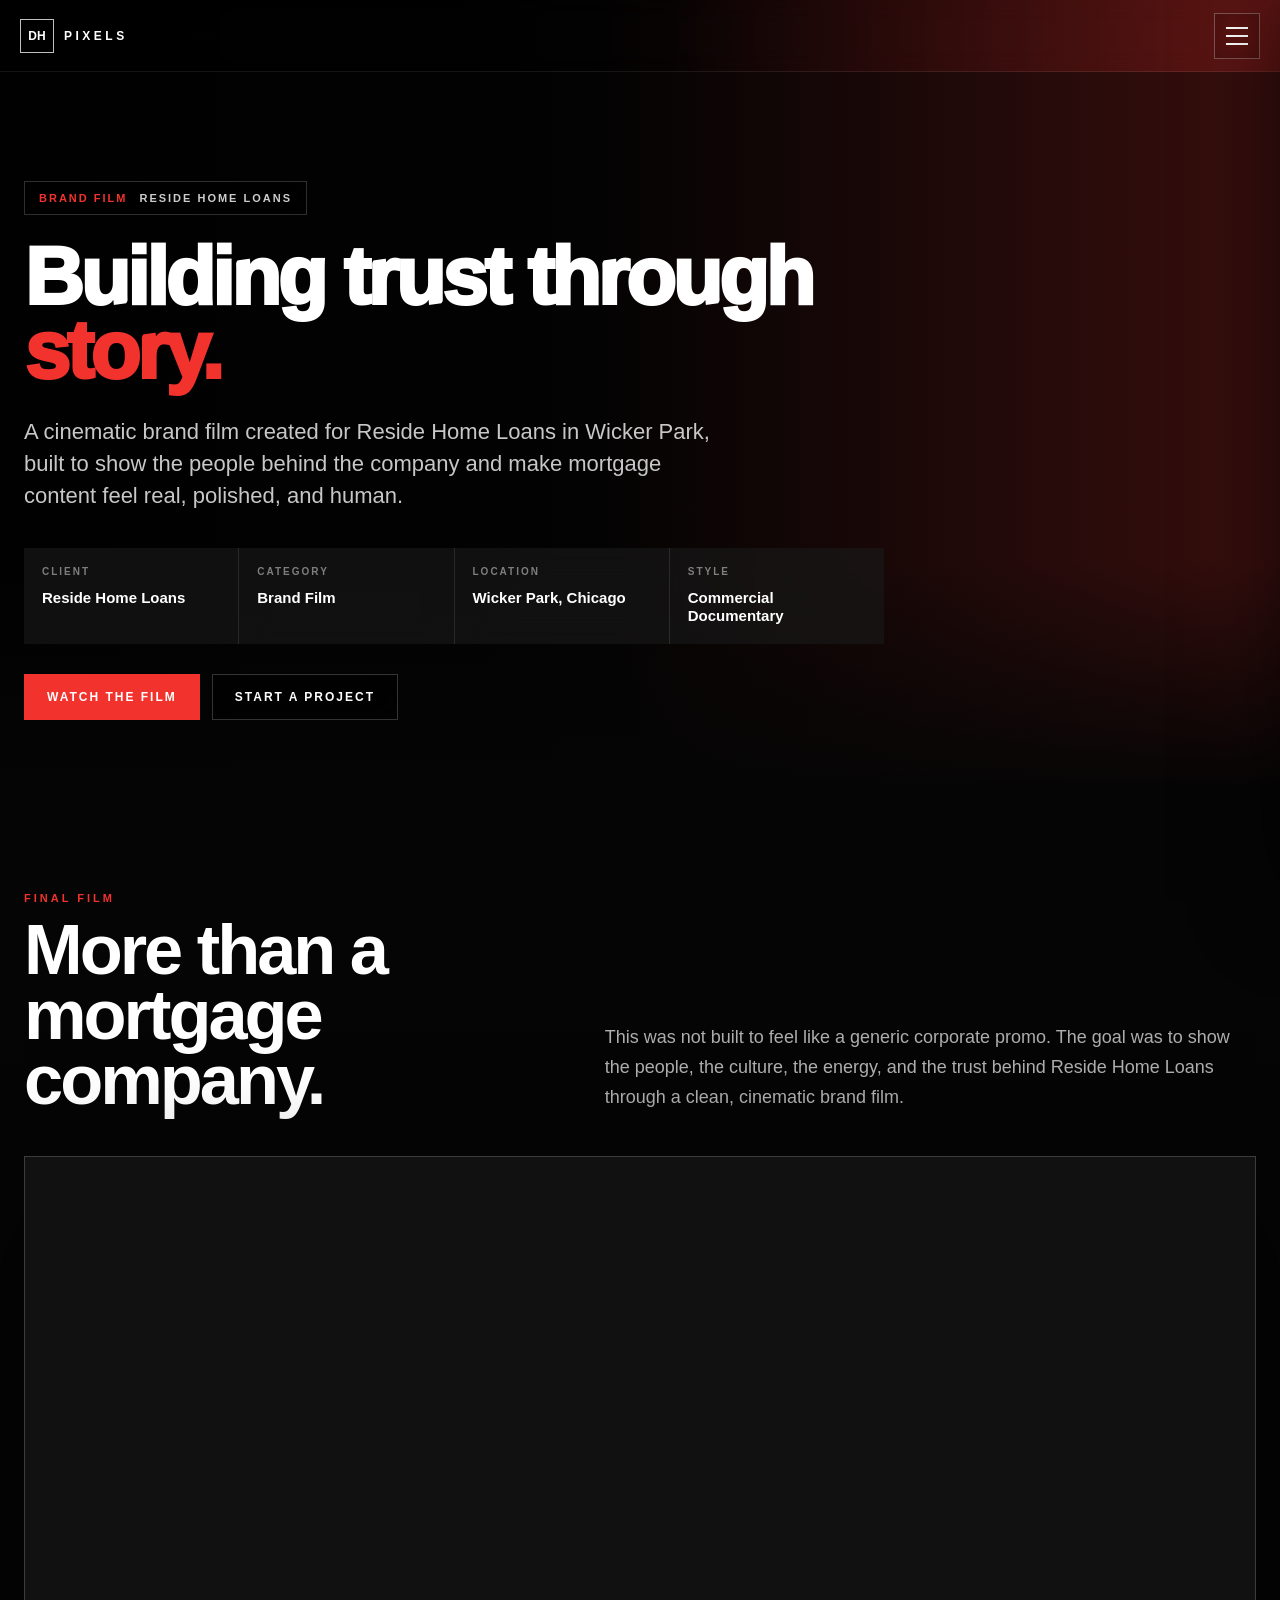
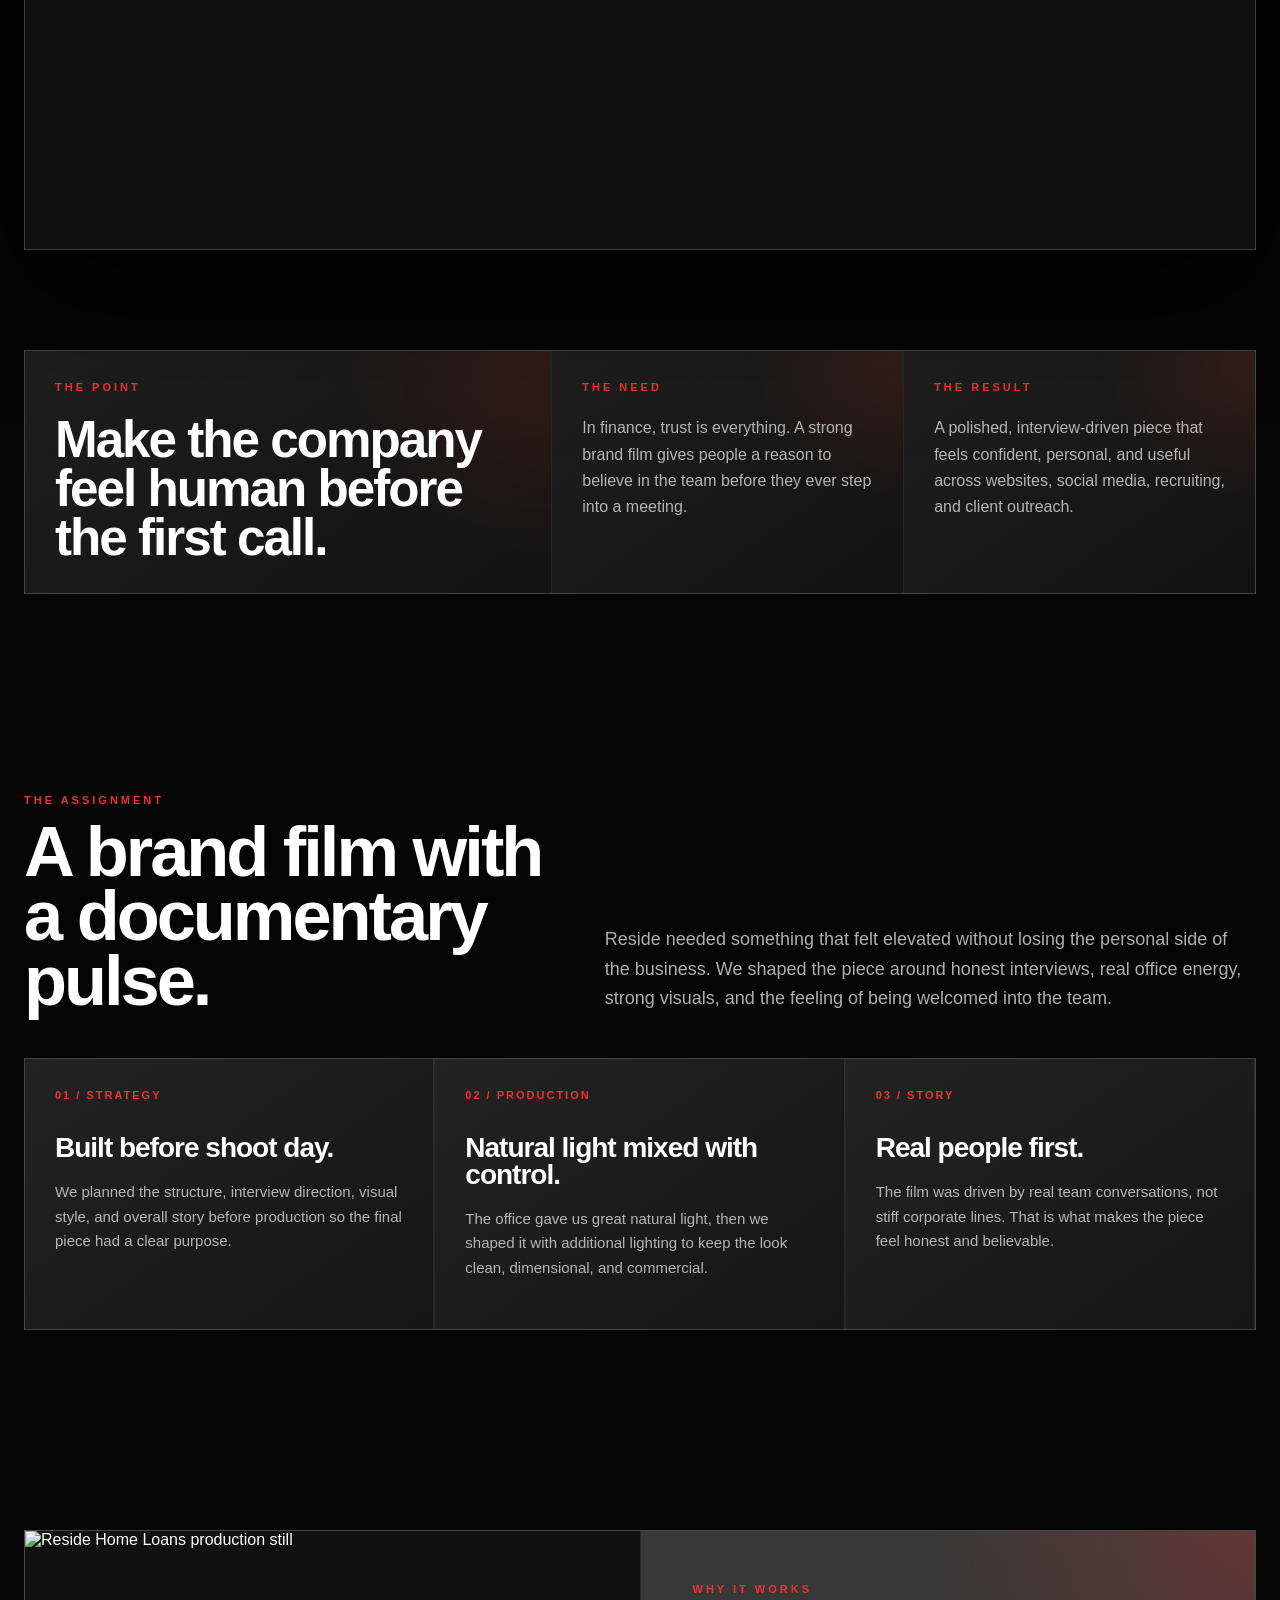
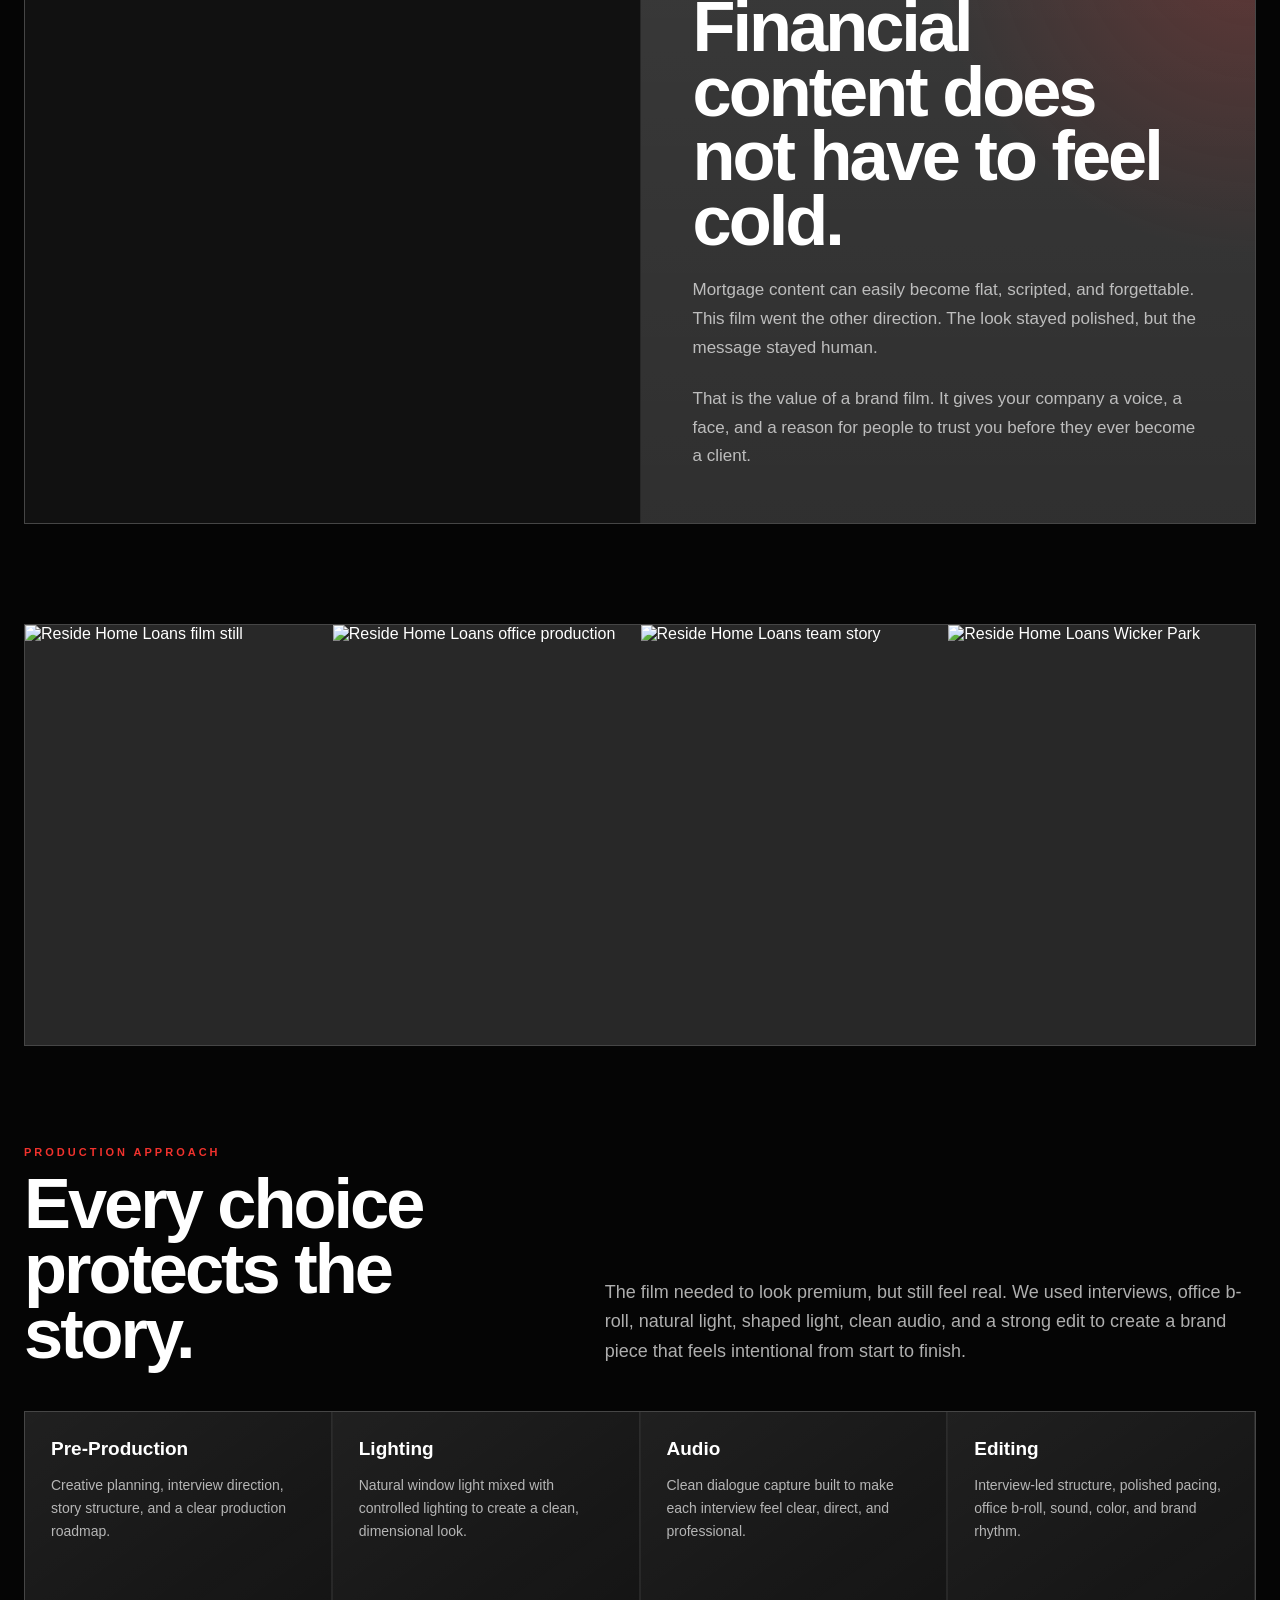
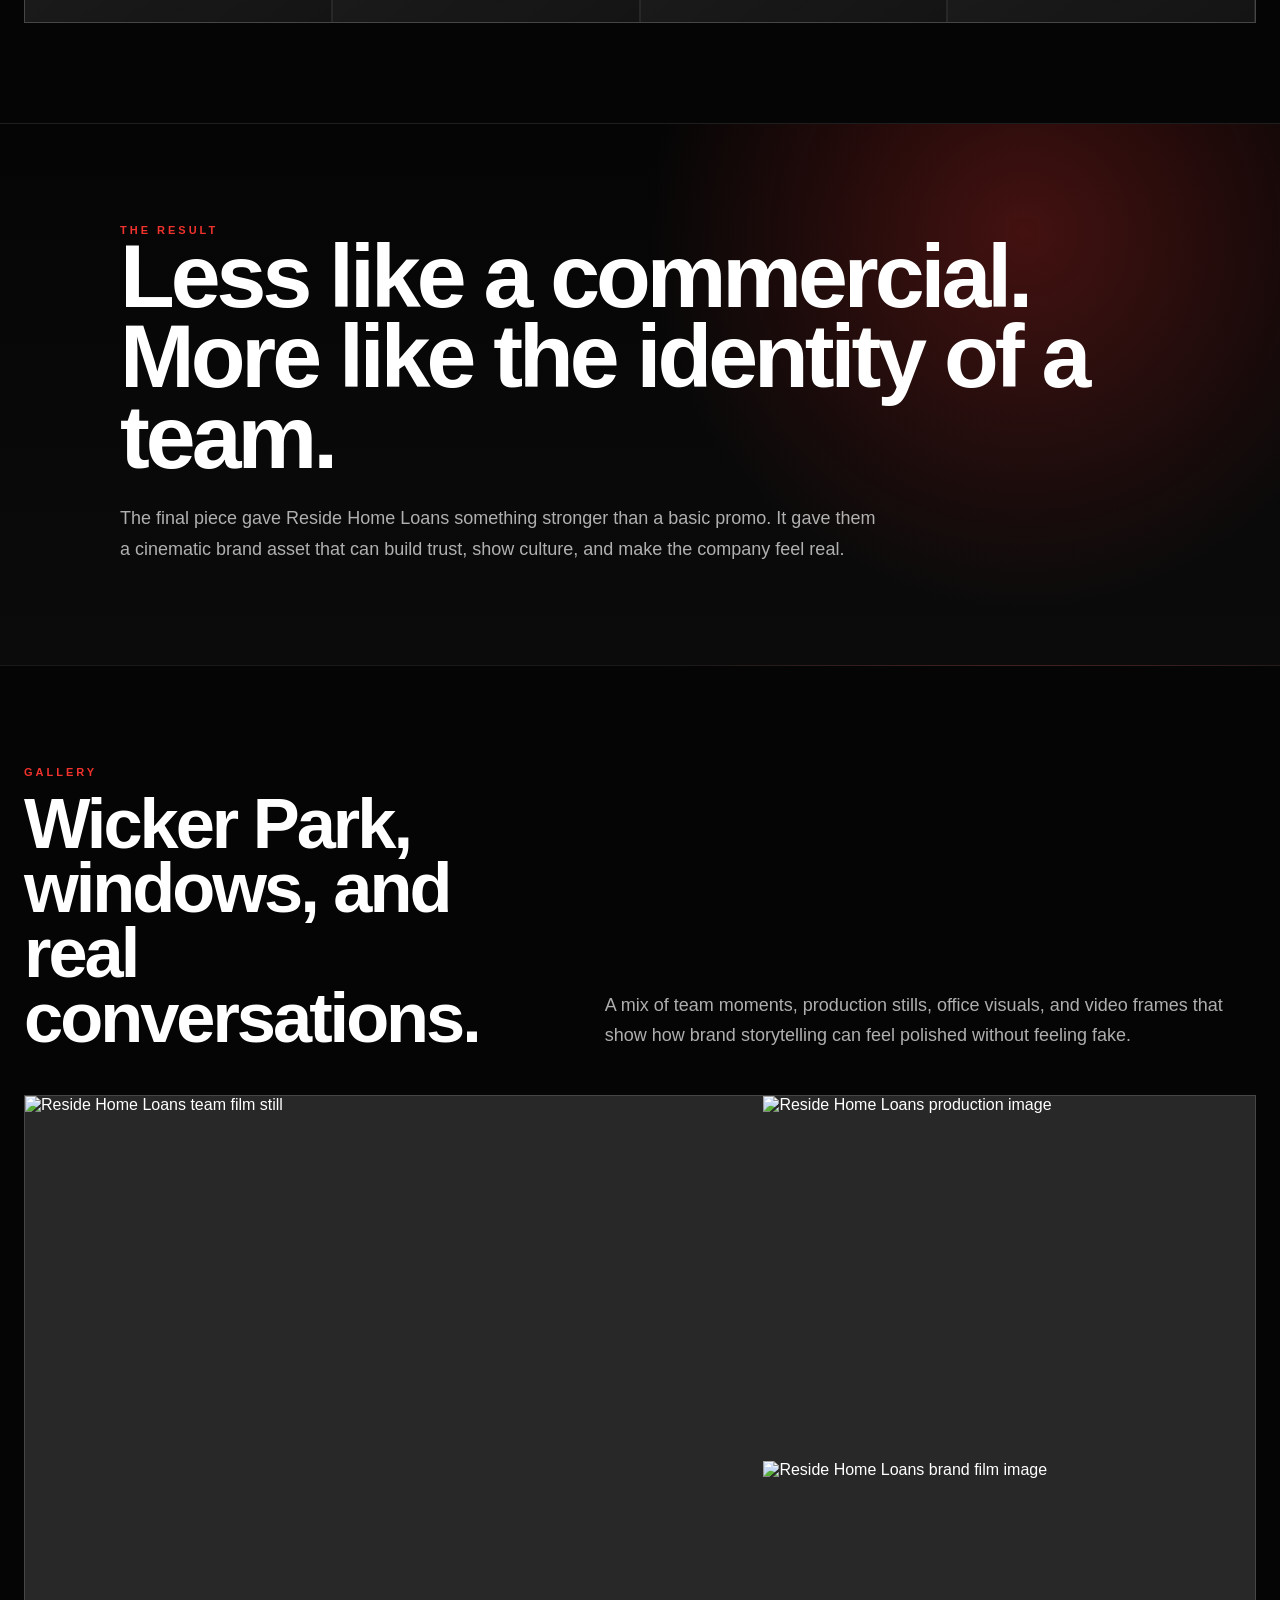
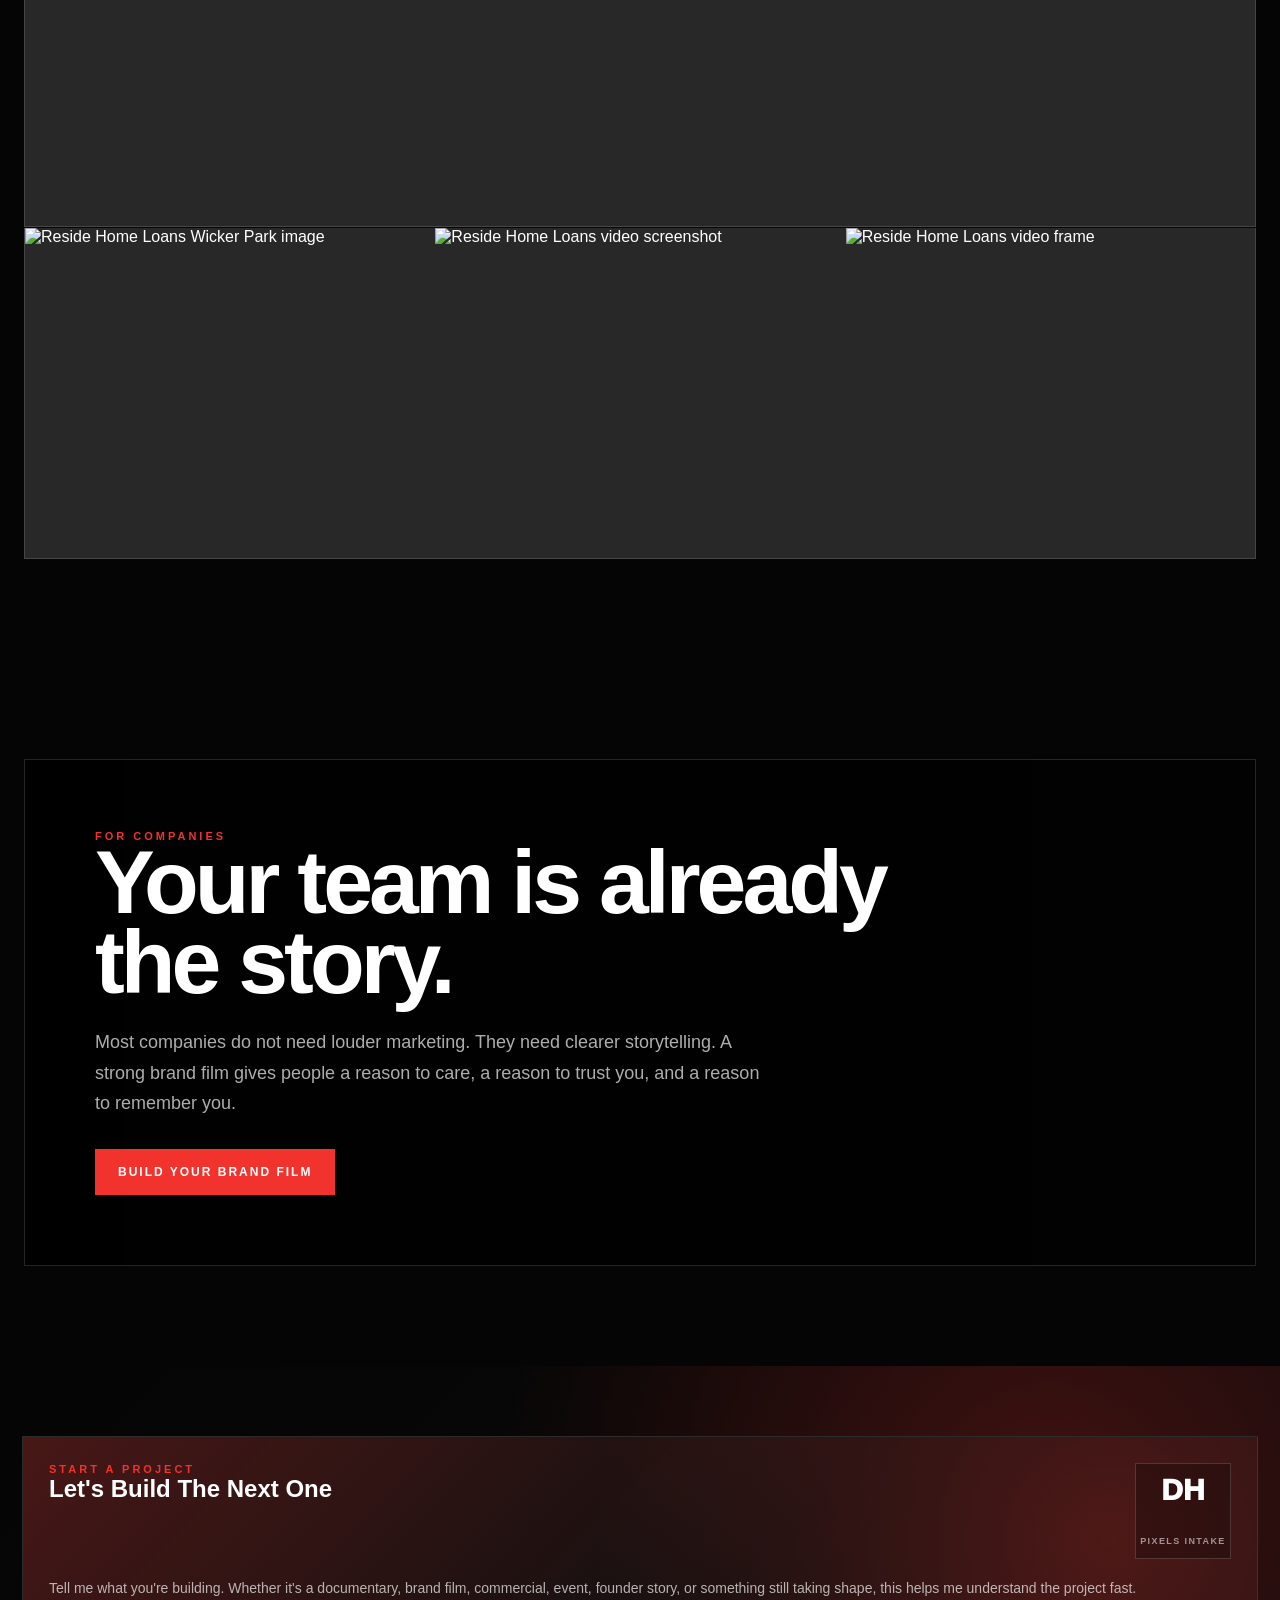
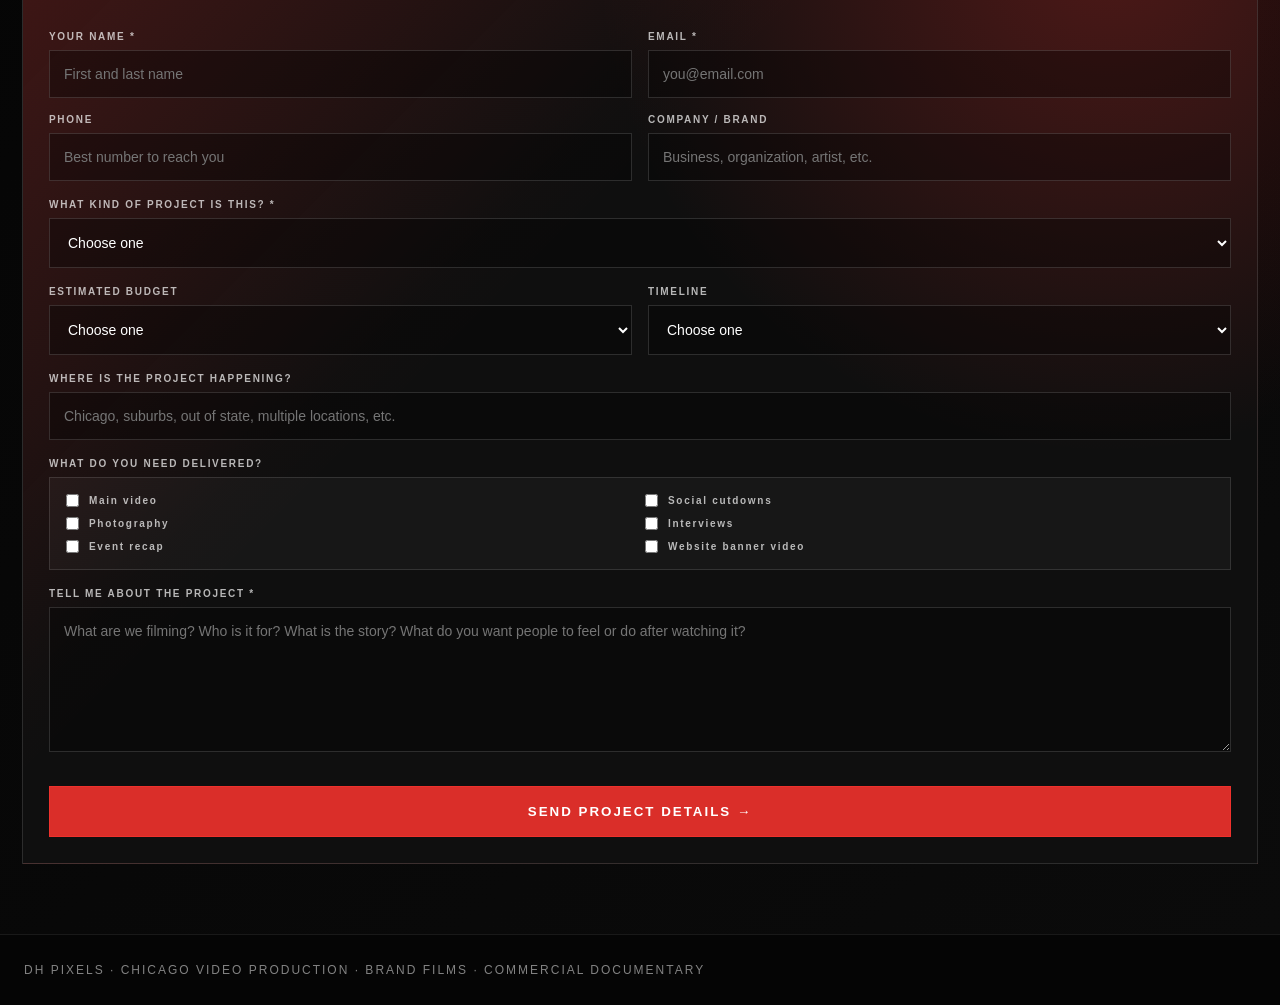
==== brand-film.html @ faba860b "Add files via upload Cinematic documentaries, brand films, and commercial storytelling by Chicago Di" ====
<!DOCTYPE html>
<html lang="en">
<head>
<meta charset="UTF-8" />
<meta name="viewport" content="width=device-width, initial-scale=1.0" />
<title>Reside Home Loans Brand Film | DH Pixels</title>

<style>
:root{
  --black:#050505;
  --deep:#090909;
  --panel:#101010;
  --panel2:#181818;
  --white:#ffffff;
  --muted:rgba(255,255,255,.68);
  --soft:rgba(255,255,255,.12);
  --red:#f1322d;
  --redDark:#8f1111;
  --max:1280px;
}

*{
  margin:0;
  padding:0;
  box-sizing:border-box;
}

html{
  scroll-behavior:smooth;
  background:#050505;
}

body{
  background:#050505;
  color:var(--white);
  font-family:Arial, Helvetica, sans-serif;
  overflow-x:hidden;
  -webkit-font-smoothing:antialiased;
}

a{
  color:inherit;
  text-decoration:none;
}

img{
  width:100%;
  display:block;
}

/* NAV */

.nav{
  position:absolute;
  top:0;
  left:0;
  width:100%;
  height:72px;
  z-index:30;
  padding:14px 20px;
  display:flex;
  align-items:center;
  justify-content:space-between;
  background:linear-gradient(90deg, rgba(0,0,0,.42), rgba(0,0,0,.12) 52%, rgba(241,50,45,.22));
  backdrop-filter:blur(12px);
  -webkit-backdrop-filter:blur(12px);
  border-bottom:1px solid rgba(255,255,255,.08);
}

.brand{
  display:flex;
  align-items:center;
  gap:10px;
  text-transform:uppercase;
  font-weight:900;
  letter-spacing:3.5px;
  font-size:12px;
}

.brand-mark{
  width:34px;
  height:34px;
  display:grid;
  place-items:center;
  border:1px solid rgba(255,255,255,.75);
  background:rgba(0,0,0,.2);
  letter-spacing:0;
}

.menu-check{
  position:fixed;
  opacity:0;
  pointer-events:none;
}

.menu-button{
  width:46px;
  height:46px;
  border:1px solid rgba(255,255,255,.28);
  background:rgba(0,0,0,.22);
  backdrop-filter:blur(14px);
  -webkit-backdrop-filter:blur(14px);
  display:grid;
  place-items:center;
  cursor:pointer;
  transition:.25s ease;
}

.menu-button:hover,
.close-button:hover{
  background:var(--red);
  border-color:var(--red);
}

.menu-lines{
  width:22px;
  display:grid;
  gap:6px;
}

.menu-lines span{
  height:2px;
  background:#fff;
  display:block;
}

.menu-overlay{
  position:fixed;
  inset:0;
  z-index:80;
  background:rgba(0,0,0,.74);
  backdrop-filter:blur(12px);
  -webkit-backdrop-filter:blur(12px);
  opacity:0;
  pointer-events:none;
  transition:.3s ease;
}

.side-menu{
  position:fixed;
  top:0;
  right:0;
  z-index:90;
  width:min(600px,92vw);
  height:100vh;
  padding:22px;
  background:
    radial-gradient(circle at 90% 10%, rgba(241,50,45,.2), transparent 38%),
    linear-gradient(135deg, rgba(241,50,45,.13), rgba(0,0,0,0) 42%),
    #070707;
  border-left:1px solid rgba(255,255,255,.12);
  box-shadow:-25px 0 80px rgba(0,0,0,.7);
  transform:translateX(105%);
  transition:.4s cubic-bezier(.19,1,.22,1);
  overflow-y:auto;
}

.menu-check:checked ~ .menu-overlay{
  opacity:1;
  pointer-events:auto;
}

.menu-check:checked ~ .side-menu{
  transform:translateX(0);
}

.side-head{
  display:flex;
  justify-content:space-between;
  gap:18px;
  margin-bottom:22px;
}

.side-kicker{
  font-size:10px;
  letter-spacing:2.4px;
  text-transform:uppercase;
  color:rgba(255,255,255,.58);
  font-weight:900;
}

.side-title{
  margin-top:8px;
  font-size:34px;
  line-height:.95;
  text-transform:uppercase;
  letter-spacing:-1px;
  font-weight:950;
}

.close-button{
  width:46px;
  height:46px;
  border:1px solid rgba(255,255,255,.2);
  display:grid;
  place-items:center;
  font-size:30px;
  cursor:pointer;
  transition:.25s ease;
}

.side-grid{
  display:grid;
  gap:10px;
}

.side-link{
  min-height:76px;
  display:grid;
  grid-template-columns:44px 1fr;
  gap:14px;
  align-items:center;
  padding:14px;
  border:1px solid rgba(255,255,255,.1);
  background:rgba(255,255,255,.035);
  transition:.25s ease;
}

.side-link:hover{
  background:rgba(241,50,45,.12);
  border-color:rgba(241,50,45,.65);
}

.side-icon{
  width:44px;
  height:44px;
  display:grid;
  place-items:center;
  border:1px solid rgba(255,255,255,.14);
  color:var(--red);
  font-size:20px;
}

.side-link strong{
  display:block;
  font-size:24px;
  line-height:1;
  text-transform:uppercase;
  letter-spacing:-.6px;
}

.side-link span{
  display:block;
  margin-top:6px;
  font-size:10px;
  letter-spacing:1.2px;
  text-transform:uppercase;
  color:rgba(255,255,255,.55);
}

.side-footer{
  margin-top:22px;
  padding-top:20px;
  border-top:1px solid rgba(255,255,255,.12);
  color:rgba(255,255,255,.72);
  line-height:1.75;
  font-size:13px;
}

.call-cta{
  display:inline-flex;
  margin-top:14px;
  padding:12px 16px;
  border:1px solid rgba(255,255,255,.46);
  text-transform:uppercase;
  font-size:10px;
  letter-spacing:1.5px;
  font-weight:900;
}

/* HERO */

.hero{
  position:relative;
  min-height:88vh;
  display:flex;
  align-items:flex-end;
  overflow:hidden;
  background:#050505;
}

.hero-bg{
  position:absolute;
  inset:0;
  background:
    linear-gradient(90deg, rgba(0,0,0,.86) 0%, rgba(0,0,0,.48) 46%, rgba(241,50,45,.22) 100%),
    linear-gradient(0deg, #050505 0%, rgba(5,5,5,.3) 42%, rgba(5,5,5,.06) 100%),
    url("https://i.postimg.cc/GtTqHwxs/DSC09483-1-(1).jpg");
  background-size:cover;
  background-position:center;
  transform:scale(1.02);
}

.hero:after{
  content:"";
  position:absolute;
  inset:auto 0 0 0;
  height:230px;
  background:linear-gradient(0deg,#050505,transparent);
  z-index:1;
}

.hero-content{
  position:relative;
  z-index:3;
  max-width:var(--max);
  margin:0 auto;
  padding:112px 24px 72px;
  width:100%;
}

.kicker{
  display:inline-flex;
  gap:12px;
  align-items:center;
  padding:10px 14px;
  border:1px solid rgba(255,255,255,.18);
  background:rgba(0,0,0,.42);
  backdrop-filter:blur(14px);
  font-size:11px;
  font-weight:900;
  letter-spacing:2px;
  text-transform:uppercase;
  color:rgba(255,255,255,.8);
}

.kicker b{
  color:var(--red);
}

.hero h1{
  max-width:820px;
  margin-top:25px;
  font-size:clamp(40px, 6.4vw, 88px);
  line-height:.9;
  letter-spacing:-3.5px;
  font-weight:950;
}

.hero h1 span{
  color:var(--red);
}

.hero-copy{
  max-width:690px;
  margin-top:28px;
  color:rgba(255,255,255,.78);
  font-size:clamp(17px, 2vw, 22px);
  line-height:1.45;
}

.hero-meta{
  margin-top:36px;
  display:grid;
  grid-template-columns:repeat(4,1fr);
  gap:1px;
  max-width:860px;
  background:rgba(255,255,255,.15);
}

.meta-box{
  background:rgba(0,0,0,.58);
  backdrop-filter:blur(12px);
  padding:18px;
  min-height:92px;
}

.meta-box small{
  display:block;
  font-size:10px;
  text-transform:uppercase;
  letter-spacing:2px;
  color:rgba(255,255,255,.46);
  font-weight:900;
}

.meta-box strong{
  display:block;
  margin-top:12px;
  font-size:15px;
  line-height:1.25;
}

.hero-actions{
  margin-top:30px;
  display:flex;
  flex-wrap:wrap;
  gap:12px;
}

.btn{
  display:inline-flex;
  align-items:center;
  justify-content:center;
  padding:15px 22px;
  font-size:12px;
  font-weight:900;
  letter-spacing:2px;
  text-transform:uppercase;
  border:1px solid rgba(255,255,255,.2);
}

.btn-red{
  background:var(--red);
  border-color:var(--red);
}

.btn-dark{
  background:rgba(0,0,0,.48);
  backdrop-filter:blur(12px);
}

/* GLOBAL */

section{
  padding:100px 24px;
}

.wrap{
  max-width:var(--max);
  margin:auto;
}

.section-head{
  display:grid;
  grid-template-columns:.9fr 1.1fr;
  gap:48px;
  align-items:end;
  margin-bottom:44px;
}

.eyebrow{
  font-size:11px;
  letter-spacing:3px;
  text-transform:uppercase;
  color:var(--red);
  font-weight:900;
}

.section-head h2{
  margin-top:14px;
  font-size:clamp(36px, 5.5vw, 76px);
  line-height:.92;
  letter-spacing:-3px;
}

.section-head p{
  color:var(--muted);
  font-size:18px;
  line-height:1.65;
}

/* VIDEO */

.video-frame{
  position:relative;
  overflow:hidden;
  border:1px solid rgba(255,255,255,.18);
  background:#111;
  box-shadow:0 40px 110px rgba(0,0,0,.65);
}

.video-frame:before{
  content:"";
  display:block;
  padding-top:56.25%;
}

.video-frame iframe{
  position:absolute;
  inset:0;
  width:100%;
  height:100%;
  border:0;
}

/* IMPACT STRIP */

.impact-strip{
  padding-top:0;
}

.impact-grid{
  display:grid;
  grid-template-columns:1.2fr .8fr .8fr;
  gap:1px;
  background:rgba(255,255,255,.14);
  border:1px solid rgba(255,255,255,.14);
}

.impact{
  background:
    linear-gradient(145deg, rgba(255,255,255,.075), rgba(255,255,255,.025)),
    radial-gradient(circle at top right, rgba(241,50,45,.14), transparent 36%),
    #0d0d0d;
  padding:30px;
  min-height:230px;
}

.impact h3{
  font-size:clamp(30px, 4vw, 58px);
  line-height:.96;
  letter-spacing:-2px;
}

.impact p{
  margin-top:20px;
  color:var(--muted);
  line-height:1.65;
}

.impact small{
  display:block;
  margin-bottom:22px;
  color:var(--red);
  font-size:11px;
  letter-spacing:3px;
  text-transform:uppercase;
  font-weight:900;
}

/* CARDS */

.cards{
  display:grid;
  grid-template-columns:repeat(3,1fr);
  gap:1px;
  background:rgba(255,255,255,.14);
  border:1px solid rgba(255,255,255,.14);
}

.card{
  background:
    linear-gradient(145deg, rgba(255,255,255,.08), rgba(255,255,255,.025)),
    #101010;
  padding:30px;
  min-height:270px;
  border-right:1px solid rgba(255,255,255,.06);
}

.card .num{
  font-size:11px;
  color:var(--red);
  letter-spacing:2px;
  font-weight:900;
  text-transform:uppercase;
}

.card h3{
  margin-top:34px;
  font-size:28px;
  line-height:.96;
  letter-spacing:-1px;
}

.card p{
  margin-top:18px;
  color:var(--muted);
  line-height:1.65;
  font-size:15px;
}

/* SPLIT */

.split{
  display:grid;
  grid-template-columns:1fr 1fr;
  gap:1px;
  background:rgba(255,255,255,.14);
  border:1px solid rgba(255,255,255,.14);
}

.split-image{
  min-height:570px;
  background:#111;
}

.split-image img{
  height:100%;
  object-fit:cover;
}

.split-copy{
  background:
    radial-gradient(circle at top right, rgba(241,50,45,.22), transparent 38%),
    linear-gradient(180deg, rgba(255,255,255,.08), rgba(255,255,255,.035));
  padding:52px;
  display:flex;
  flex-direction:column;
  justify-content:center;
}

.split-copy h2{
  font-size:clamp(38px, 5.5vw, 74px);
  line-height:.92;
  letter-spacing:-3px;
}

.split-copy p{
  margin-top:22px;
  color:var(--muted);
  font-size:17px;
  line-height:1.7;
}

/* IMAGE MARQUEE */

.photo-band{
  padding:0 24px;
}

.band-grid{
  max-width:1500px;
  margin:auto;
  display:grid;
  grid-template-columns:1fr 1fr 1fr 1fr;
  gap:1px;
  background:rgba(255,255,255,.14);
  border:1px solid rgba(255,255,255,.14);
}

.band-grid img{
  height:420px;
  object-fit:cover;
  filter:saturate(.88) contrast(1.08);
}

/* PRODUCTION */

.production{
  display:grid;
  grid-template-columns:repeat(4,1fr);
  gap:1px;
  background:rgba(255,255,255,.14);
  border:1px solid rgba(255,255,255,.14);
}

.prod{
  padding:26px;
  min-height:210px;
  background:
    linear-gradient(145deg, rgba(255,255,255,.07), rgba(255,255,255,.02)),
    #0f0f0f;
  border-right:1px solid rgba(255,255,255,.06);
}

.prod h3{
  font-size:19px;
  margin-bottom:14px;
}

.prod p{
  color:var(--muted);
  font-size:14px;
  line-height:1.65;
}

/* QUOTE */

.quote{
  background:
    radial-gradient(circle at 80% 20%, rgba(241,50,45,.26), transparent 34%),
    linear-gradient(180deg,#050505,#0b0b0b);
  border-top:1px solid rgba(255,255,255,.08);
  border-bottom:1px solid rgba(255,255,255,.08);
}

.quote-box{
  max-width:1040px;
  margin:auto;
}

.quote-box h2{
  font-size:clamp(42px, 7vw, 94px);
  line-height:.9;
  letter-spacing:-4px;
}

.quote-box p{
  margin-top:26px;
  max-width:760px;
  color:var(--muted);
  font-size:18px;
  line-height:1.7;
}

/* GALLERY */

.gallery{
  display:grid;
  grid-template-columns:1.2fr .8fr;
  gap:1px;
  background:rgba(255,255,255,.14);
  border:1px solid rgba(255,255,255,.14);
}

.gallery-main{
  height:730px;
}

.gallery-main img,
.gallery-stack img,
.gallery-grid img{
  height:100%;
  object-fit:cover;
}

.gallery-stack{
  display:grid;
  gap:1px;
}

.gallery-stack img{
  height:364px;
}

.gallery-grid{
  margin-top:1px;
  display:grid;
  grid-template-columns:repeat(3,1fr);
  gap:1px;
  background:rgba(255,255,255,.14);
  border-left:1px solid rgba(255,255,255,.14);
  border-right:1px solid rgba(255,255,255,.14);
  border-bottom:1px solid rgba(255,255,255,.14);
}

.gallery-grid img{
  height:330px;
}

/* CTA */

.cta-panel{
  border:1px solid rgba(255,255,255,.14);
  background:
    linear-gradient(90deg, rgba(0,0,0,.92), rgba(0,0,0,.65)),
    url("https://i.postimg.cc/x8NtcD35/DSC09698-(1).jpg");
  background-size:cover;
  background-position:center;
  padding:70px;
}

.cta-panel h2{
  max-width:850px;
  font-size:clamp(44px, 7vw, 92px);
  line-height:.9;
  letter-spacing:-4px;
}

.cta-panel p{
  margin-top:24px;
  max-width:670px;
  color:var(--muted);
  line-height:1.7;
  font-size:18px;
}

/* CONTACT */

.contact{
  background:
    linear-gradient(90deg, rgba(0,0,0,.96), rgba(0,0,0,.78)),
    radial-gradient(circle at right, rgba(241,50,45,.28), transparent 40%);
}

.contact-grid{
  display:grid;
  grid-template-columns:.9fr 1.1fr;
  gap:1px;
  background:rgba(255,255,255,.14);
  border:1px solid rgba(255,255,255,.14);
}

.contact-copy{
  background:#0c0c0c;
  padding:46px;
}

.contact-copy h2{
  font-size:clamp(42px, 6vw, 82px);
  line-height:.92;
  letter-spacing:-4px;
}

.contact-copy p{
  margin-top:22px;
  color:var(--muted);
  line-height:1.7;
  font-size:17px;
}

.form,
.project-form{
  background:rgba(255,255,255,.05);
  padding:34px;
}

.project-form{
  display:grid;
  gap:18px;
}

.form-grid{
  display:grid;
  grid-template-columns:1fr 1fr;
  gap:14px;
}

.field,
.form-field{
  display:flex;
  flex-direction:column;
  gap:8px;
}

.field.full{
  grid-column:1 / -1;
}

label,
.form-field label{
  font-size:11px;
  letter-spacing:2px;
  text-transform:uppercase;
  color:rgba(255,255,255,.62);
  font-weight:900;
}

input,
select,
textarea,
.form-field input,
.form-field select,
.form-field textarea{
  width:100%;
  background:rgba(0,0,0,.42);
  border:1px solid rgba(255,255,255,.16);
  color:#fff;
  padding:16px;
  font-size:15px;
  outline:none;
}

textarea{
  min-height:145px;
  resize:vertical;
}

.check-grid{
  display:grid;
  grid-template-columns:repeat(2,1fr);
  gap:10px;
  padding:16px;
  border:1px solid rgba(255,255,255,.12);
  background:rgba(0,0,0,.24);
}

.check-grid label{
  display:flex;
  align-items:center;
  gap:10px;
  color:rgba(255,255,255,.76);
  font-size:13px;
  letter-spacing:0;
  text-transform:none;
}

.check-grid input{
  width:auto;
  accent-color:var(--red);
}

.submit,
.form-submit{
  margin-top:16px;
  width:100%;
  border:1px solid rgba(241,50,45,.95);
  padding:17px;
  background:var(--red);
  color:#fff;
  font-weight:900;
  letter-spacing:2px;
  text-transform:uppercase;
  cursor:pointer;
}

.hidden-field{
  display:none!important;
}

.contact-wrap{
  padding:70px 22px;
  display:flex;
  justify-content:center;
  background:
    radial-gradient(circle at 82% 12%, rgba(241,50,45,.24), transparent 38%),
    linear-gradient(135deg, #050505, #0b0b0b);
}

.contact-card{
  width:100%;
  max-width:var(--max);
  border:1px solid rgba(255,255,255,.12);
  background:
    linear-gradient(135deg, rgba(241,50,45,.14), rgba(255,255,255,0) 38%),
    #0f0f0f;
  padding:26px;
  overflow:hidden;
}

.copy{
  color:rgba(255,255,255,.68);
  line-height:1.7;
  margin-top:18px;
  margin-bottom:26px;
  font-size:14px;
}

.cinematic-form-card{
  position:relative;
}

.cinematic-form-card:before{
  content:"";
  position:absolute;
  inset:0;
  background:
    radial-gradient(circle at 88% 10%, rgba(241,50,45,.28), transparent 36%),
    linear-gradient(135deg, rgba(241,50,45,.12), rgba(255,255,255,0) 42%);
  pointer-events:none;
}

.cinematic-form-card > *{
  position:relative;
  z-index:2;
}

.form-topline{
  display:flex;
  justify-content:space-between;
  gap:20px;
  align-items:flex-start;
}

.form-badge{
  width:96px;
  height:96px;
  border:1px solid rgba(255,255,255,.16);
  background:rgba(0,0,0,.28);
  display:grid;
  place-items:center;
  text-align:center;
  flex:0 0 auto;
}

.form-badge span{
  display:block;
  color:#fff;
  font-size:30px;
  font-weight:950;
  line-height:1;
}

.form-badge small{
  display:block;
  margin-top:8px;
  color:rgba(255,255,255,.55);
  font-size:9px;
  letter-spacing:1.4px;
  text-transform:uppercase;
  font-weight:900;
}

.contact-card .project-form{
  margin-top:30px;
  padding:0;
  background:transparent;
}

.contact-card .form-grid{
  gap:16px;
}

.contact-card .form-field{
  display:grid;
  gap:8px;
}

.contact-card .form-field label{
  font-size:10px;
  letter-spacing:1.7px;
  color:rgba(255,255,255,.7);
}

.contact-card .form-field input,
.contact-card .form-field select,
.contact-card .form-field textarea{
  border:1px solid rgba(255,255,255,.14);
  background:rgba(0,0,0,.34);
  padding:15px 14px;
  font-family:Arial, Helvetica, sans-serif;
  font-size:14px;
  border-radius:0;
}

.contact-card .form-field input:focus,
.contact-card .form-field select:focus,
.contact-card .form-field textarea:focus{
  border-color:rgba(241,50,45,.9);
  box-shadow:0 0 0 3px rgba(241,50,45,.14);
}

.contact-card .check-grid{
  background:rgba(255,255,255,.035);
}

.contact-card .form-submit{
  background:rgba(241,50,45,.9);
  transition:.25s ease;
}

.contact-card .form-submit:hover{
  background:#fff;
  color:#050505;
  border-color:#fff;
}

/* FOOTER */

.footer{
  padding:28px 24px;
  border-top:1px solid rgba(255,255,255,.08);
  color:rgba(255,255,255,.5);
  font-size:12px;
  letter-spacing:2px;
  text-transform:uppercase;
}

/* MOBILE */

@media(max-width:900px){
  .nav{
    position:fixed;
    height:66px;
    padding:10px 14px;
    z-index:120;
  }

  .brand{
    gap:8px;
    letter-spacing:2px;
    font-size:10px;
  }

  .brand-mark{
    width:32px;
    height:32px;
  }

  .menu-overlay{
    z-index:180;
  }

  .side-menu{
    z-index:190;
    width:100vw;
    max-width:100vw;
    height:100dvh;
    padding:18px 14px max(18px, env(safe-area-inset-bottom));
    border-left:0;
    box-shadow:none;
  }

  .side-link{
    min-height:66px;
    grid-template-columns:38px minmax(0,1fr);
    gap:12px;
    padding:12px;
  }

  .side-icon{
    width:38px;
    height:38px;
  }

  .side-link strong{
    font-size:clamp(18px,6vw,23px);
  }

  .hero h1{
    letter-spacing:-3px;
  }

  .hero-meta,
  .section-head,
  .split,
  .contact-grid,
  .impact-grid{
    grid-template-columns:1fr;
  }

  .cards,
  .production,
  .band-grid{
    grid-template-columns:1fr;
  }

  .gallery{
    grid-template-columns:1fr;
  }

  .gallery-main,
  .gallery-stack img,
  .gallery-grid img,
  .band-grid img{
    height:auto;
  }

  .gallery-grid{
    grid-template-columns:1fr;
  }

  .form-grid{
    grid-template-columns:1fr;
  }

  section{
    padding:72px 18px;
  }

  .hero-content{
    padding:95px 18px 70px;
  }

  .split-image{
    min-height:auto;
  }

  .split-copy,
  .contact-copy,
  .form,
  .project-form,
  .cta-panel{
    padding:30px;
  }

  .check-grid{
    grid-template-columns:1fr;
  }
}
</style>
</head>

<body>

<input class="menu-check" type="checkbox" id="menu-check">
<label class="menu-overlay" for="menu-check"></label>

<aside class="side-menu">
  <div class="side-head">
    <div>
      <div class="side-kicker">Navigation</div>
      <div class="side-title">DH Pixels</div>
    </div>
    <label class="close-button" for="menu-check">&times;</label>
  </div>

  <nav class="side-grid">
    <a class="side-link" href="index.html"><div class="side-icon">⌂</div><div><strong>Home</strong><span>Cinematic video production</span></div></a>
    <a class="side-link" href="index.html#about"><div class="side-icon">◎</div><div><strong>About</strong><span>Story first production</span></div></a>
    <a class="side-link" href="index.html#services"><div class="side-icon">✦</div><div><strong>Services</strong><span>Commercials, brand films, post</span></div></a>
    <a class="side-link" href="index.html#portfolio"><div class="side-icon">▣</div><div><strong>Portfolio</strong><span>Selected films and campaigns</span></div></a>
    <a class="side-link" href="brand-film.html"><div class="side-icon">▥</div><div><strong>Brand Film</strong><span>Reside Home Loans story</span></div></a>
    <a class="side-link" href="scala.html"><div class="side-icon">◇</div><div><strong>Scala</strong><span>Public art documentary</span></div></a>
    <a class="side-link" href="how-it-works.html"><div class="side-icon">◉</div><div><strong>How It Works</strong><span>DH Pixels production process</span></div></a>
    <a class="side-link" href="scala-premiere.html"><div class="side-icon">◈</div><div><strong>Scala Premiere</strong><span>Salt Shed premiere night</span></div></a>
    <a class="side-link" href="kids-run-the-kitchen.html"><div class="side-icon">✦</div><div><strong>Kids Commercial</strong><span>Gale Street Inn case study</span></div></a>
    <a class="side-link" href="index.html#blog"><div class="side-icon">▤</div><div><strong>Blog</strong><span>Production notes and ideas</span></div></a>
    <a class="side-link" href="#contact"><div class="side-icon">✉</div><div><strong>Contact</strong><span>Start the next project</span></div></a>
  </nav>

  <div class="side-footer">
    <div><strong>Email:</strong> info@dhpixels.com</div>
    <div><strong>Phone:</strong> <a href="tel:4175699708">417-569-9708</a></div>
    <div>Chicago based, available nationally.</div>
    <a class="call-cta" href="#contact">Start A Project &rarr;</a>
  </div>
</aside>

<header class="nav">
  <a class="brand" href="index.html">
    <span class="brand-mark">DH</span>
    <span>Pixels</span>
  </a>

  <label class="menu-button" for="menu-check" aria-label="Open navigation">
    <div class="menu-lines"><span></span><span></span><span></span></div>
  </label>
</header>

<header class="hero">
  <div class="hero-bg"></div>

  <div class="hero-content">
    <div class="kicker"><b>Brand Film</b> Reside Home Loans</div>

    <h1>Building trust through <span>story.</span></h1>

    <p class="hero-copy">
      A cinematic brand film created for Reside Home Loans in Wicker Park, built to show the people behind the company and make mortgage content feel real, polished, and human.
    </p>

    <div class="hero-meta">
      <div class="meta-box">
        <small>Client</small>
        <strong>Reside Home Loans</strong>
      </div>

      <div class="meta-box">
        <small>Category</small>
        <strong>Brand Film</strong>
      </div>

      <div class="meta-box">
        <small>Location</small>
        <strong>Wicker Park, Chicago</strong>
      </div>

      <div class="meta-box">
        <small>Style</small>
        <strong>Commercial Documentary</strong>
      </div>
    </div>

    <div class="hero-actions">
      <a class="btn btn-red" href="#film">Watch the Film</a>
      <a class="btn btn-dark" href="#contact">Start a Project</a>
    </div>
  </div>
</header>

<section id="film">
  <div class="wrap">
    <div class="section-head">
      <div>
        <div class="eyebrow">Final Film</div>
        <h2>More than a mortgage company.</h2>
      </div>

      <p>
        This was not built to feel like a generic corporate promo. The goal was to show the people, the culture, the energy, and the trust behind Reside Home Loans through a clean, cinematic brand film.
      </p>
    </div>

    <div class="video-frame">
      <iframe src="https://www.youtube.com/embed/IDApngA6Pd0?rel=0&modestbranding=1"
      title="Reside Home Loans Brand Film"
      allow="accelerometer; autoplay; clipboard-write; encrypted-media; gyroscope; picture-in-picture; web-share"
      allowfullscreen></iframe>
    </div>
  </div>
</section>

<section class="impact-strip">
  <div class="wrap">
    <div class="impact-grid">
      <div class="impact">
        <small>The Point</small>
        <h3>Make the company feel human before the first call.</h3>
      </div>

      <div class="impact">
        <small>The Need</small>
        <p>
          In finance, trust is everything. A strong brand film gives people a reason to believe in the team before they ever step into a meeting.
        </p>
      </div>

      <div class="impact">
        <small>The Result</small>
        <p>
          A polished, interview-driven piece that feels confident, personal, and useful across websites, social media, recruiting, and client outreach.
        </p>
      </div>
    </div>
  </div>
</section>

<section id="story">
  <div class="wrap">
    <div class="section-head">
      <div>
        <div class="eyebrow">The Assignment</div>
        <h2>A brand film with a documentary pulse.</h2>
      </div>

      <p>
        Reside needed something that felt elevated without losing the personal side of the business. We shaped the piece around honest interviews, real office energy, strong visuals, and the feeling of being welcomed into the team.
      </p>
    </div>

    <div class="cards">
      <div class="card">
        <div class="num">01 / Strategy</div>
        <h3>Built before shoot day.</h3>
        <p>
          We planned the structure, interview direction, visual style, and overall story before production so the final piece had a clear purpose.
        </p>
      </div>

      <div class="card">
        <div class="num">02 / Production</div>
        <h3>Natural light mixed with control.</h3>
        <p>
          The office gave us great natural light, then we shaped it with additional lighting to keep the look clean, dimensional, and commercial.
        </p>
      </div>

      <div class="card">
        <div class="num">03 / Story</div>
        <h3>Real people first.</h3>
        <p>
          The film was driven by real team conversations, not stiff corporate lines. That is what makes the piece feel honest and believable.
        </p>
      </div>
    </div>
  </div>
</section>

<section>
  <div class="wrap">
    <div class="split">
      <div class="split-image">
        <img src="https://i.postimg.cc/63mMW5nf/DSC09434-(2).jpg" alt="Reside Home Loans production still">
      </div>

      <div class="split-copy">
        <div class="eyebrow">Why It Works</div>
        <h2>Financial content does not have to feel cold.</h2>

        <p>
          Mortgage content can easily become flat, scripted, and forgettable. This film went the other direction. The look stayed polished, but the message stayed human.
        </p>

        <p>
          That is the value of a brand film. It gives your company a voice, a face, and a reason for people to trust you before they ever become a client.
        </p>
      </div>
    </div>
  </div>
</section>

<section class="photo-band">
  <div class="band-grid">
    <img src="https://i.postimg.cc/sxGwvd45/DSC09539-(1).jpg" alt="Reside Home Loans film still">
    <img src="https://i.postimg.cc/qq6jzVxK/DSC09598-(1).jpg" alt="Reside Home Loans office production">
    <img src="https://i.postimg.cc/RhJXN5LK/DSC09615-(1).jpg" alt="Reside Home Loans team story">
    <img src="https://i.postimg.cc/x8NtcD35/DSC09698-(1).jpg" alt="Reside Home Loans Wicker Park">
  </div>
</section>

<section id="production">
  <div class="wrap">
    <div class="section-head">
      <div>
        <div class="eyebrow">Production Approach</div>
        <h2>Every choice protects the story.</h2>
      </div>

      <p>
        The film needed to look premium, but still feel real. We used interviews, office b-roll, natural light, shaped light, clean audio, and a strong edit to create a brand piece that feels intentional from start to finish.
      </p>
    </div>

    <div class="production">
      <div class="prod">
        <h3>Pre-Production</h3>
        <p>Creative planning, interview direction, story structure, and a clear production roadmap.</p>
      </div>

      <div class="prod">
        <h3>Lighting</h3>
        <p>Natural window light mixed with controlled lighting to create a clean, dimensional look.</p>
      </div>

      <div class="prod">
        <h3>Audio</h3>
        <p>Clean dialogue capture built to make each interview feel clear, direct, and professional.</p>
      </div>

      <div class="prod">
        <h3>Editing</h3>
        <p>Interview-led structure, polished pacing, office b-roll, sound, color, and brand rhythm.</p>
      </div>
    </div>
  </div>
</section>

<section class="quote">
  <div class="wrap">
    <div class="quote-box">
      <div class="eyebrow">The Result</div>
      <h2>Less like a commercial. More like the identity of a team.</h2>

      <p>
        The final piece gave Reside Home Loans something stronger than a basic promo. It gave them a cinematic brand asset that can build trust, show culture, and make the company feel real.
      </p>
    </div>
  </div>
</section>

<section id="gallery">
  <div class="wrap">
    <div class="section-head">
      <div>
        <div class="eyebrow">Gallery</div>
        <h2>Wicker Park, windows, and real conversations.</h2>
      </div>

      <p>
        A mix of team moments, production stills, office visuals, and video frames that show how brand storytelling can feel polished without feeling fake.
      </p>
    </div>

    <div class="gallery">
      <div class="gallery-main">
        <img src="https://i.postimg.cc/sxGwvd45/DSC09539-(1).jpg" alt="Reside Home Loans team film still">
      </div>

      <div class="gallery-stack">
        <img src="https://i.postimg.cc/qq6jzVxK/DSC09598-(1).jpg" alt="Reside Home Loans production image">
        <img src="https://i.postimg.cc/RhJXN5LK/DSC09615-(1).jpg" alt="Reside Home Loans brand film image">
      </div>
    </div>

    <div class="gallery-grid">
      <img src="https://i.postimg.cc/x8NtcD35/DSC09698-(1).jpg" alt="Reside Home Loans Wicker Park image">
      <img src="https://i.postimg.cc/G90zD7M0/Screenshot-2026-05-10-at-9-53-27-PM.png" alt="Reside Home Loans video screenshot">
      <img src="https://i.postimg.cc/23pTWcH8/Screenshot-2026-05-10-at-9-55-20-PM.png" alt="Reside Home Loans video frame">
    </div>
  </div>
</section>

<section>
  <div class="wrap">
    <div class="cta-panel">
      <div class="eyebrow">For Companies</div>
      <h2>Your team is already the story.</h2>

      <p>
        Most companies do not need louder marketing. They need clearer storytelling. A strong brand film gives people a reason to care, a reason to trust you, and a reason to remember you.
      </p>

      <div class="hero-actions">
        <a class="btn btn-red" href="#contact">Build Your Brand Film</a>
      </div>
    </div>
  </div>
</section>

<section class="contact-wrap" id="contact">
  <div class="contact-card cinematic-form-card">
    <div class="form-topline">
      <div>
        <div class="mark"></div>
        <div class="eyebrow">Start A Project</div>
        <h2>Let's Build The Next One</h2>
      </div>

      <div class="form-badge">
        <span>DH</span>
        <small>Pixels Intake</small>
      </div>
    </div>

    <p class="copy">
      Tell me what you're building. Whether it's a documentary, brand film, commercial, event, founder story, or something still taking shape, this helps me understand the project fast.
    </p>

      <form
        class="project-form"
        name="project-inquiry"
        method="POST"
        data-netlify="true"
        netlify-honeypot="bot-field"
      >
        <input type="hidden" name="form-name" value="project-inquiry">
        <input type="hidden" name="subject" data-remove-prefix value="New DH Pixels brand film inquiry from %{siteName}">
        <input type="hidden" name="page_source" value="Brand Film">
        <p class="hidden-field">
          <label>Don't fill this out if you're human: <input name="bot-field"></label>
        </p>

        <div class="form-grid">
          <div class="form-field">
            <label>Your Name *</label>
            <input type="text" name="name" placeholder="First and last name" required>
          </div>

          <div class="form-field">
            <label>Email *</label>
            <input type="email" name="email" placeholder="you@email.com" required>
          </div>

          <div class="form-field">
            <label>Phone</label>
            <input type="tel" name="phone" placeholder="Best number to reach you">
          </div>

          <div class="form-field">
            <label>Company / Brand</label>
            <input type="text" name="company" placeholder="Business, organization, artist, etc.">
          </div>
        </div>

        <div class="form-field">
          <label>What kind of project is this? *</label>
          <select name="project_type" required>
            <option value="">Choose one</option>
            <option>Brand Film</option>
            <option>Founder Story</option>
            <option>Commercial</option>
            <option>Documentary Film</option>
            <option>Interview / Testimonial</option>
            <option>Social Media Content</option>
            <option>Editing / Post-Production</option>
            <option>Not Sure Yet</option>
          </select>
        </div>

        <div class="form-grid">
          <div class="form-field">
            <label>Estimated Budget</label>
            <select name="budget">
              <option value="">Choose one</option>
              <option>Under $1,000</option>
              <option>$1,000 to $2,500</option>
              <option>$2,500 to $5,000</option>
              <option>$5,000 to $10,000</option>
              <option>$10,000 to $15,000</option>
              <option>$15,000+</option>
              <option>Not sure yet</option>
            </select>
          </div>

          <div class="form-field">
            <label>Timeline</label>
            <select name="timeline">
              <option value="">Choose one</option>
              <option>ASAP</option>
              <option>Within 2 weeks</option>
              <option>Within 30 days</option>
              <option>1 to 3 months</option>
              <option>Still planning</option>
            </select>
          </div>
        </div>

        <div class="form-field">
          <label>Where is the project happening?</label>
          <input type="text" name="location" placeholder="Chicago, suburbs, out of state, multiple locations, etc.">
        </div>

        <div class="form-field">
          <label>What do you need delivered?</label>
          <div class="check-grid">
            <label><input type="checkbox" name="deliverables" value="Main video"> Main video</label>
            <label><input type="checkbox" name="deliverables" value="Social cutdowns"> Social cutdowns</label>
            <label><input type="checkbox" name="deliverables" value="Photography"> Photography</label>
            <label><input type="checkbox" name="deliverables" value="Interviews"> Interviews</label>
            <label><input type="checkbox" name="deliverables" value="Event recap"> Event recap</label>
            <label><input type="checkbox" name="deliverables" value="Website banner video"> Website banner video</label>
          </div>
        </div>

        <div class="form-field">
          <label>Tell me about the project *</label>
          <textarea name="message" rows="7" placeholder="What are we filming? Who is it for? What is the story? What do you want people to feel or do after watching it?" required></textarea>
        </div>

        <button class="form-submit" type="submit">Send Project Details &rarr;</button>
      </form>
  </div>
</section>

<footer class="footer">
  <div class="wrap">
    DH Pixels · Chicago Video Production · Brand Films · Commercial Documentary
  </div>
</footer>

<script>
(() => {
  const menu = document.querySelector('.menu-check');
  if (!menu) return;

  const closeMenu = () => {
    menu.checked = false;
  };

  document.querySelectorAll('.side-link, .call-cta').forEach((link) => {
    link.addEventListener('click', closeMenu);
  });

  window.addEventListener('pageshow', closeMenu);
  window.addEventListener('pagehide', closeMenu);
  window.addEventListener('keydown', (event) => {
    if (event.key === 'Escape') closeMenu();
  });
})();
</script>

</body>
</html>
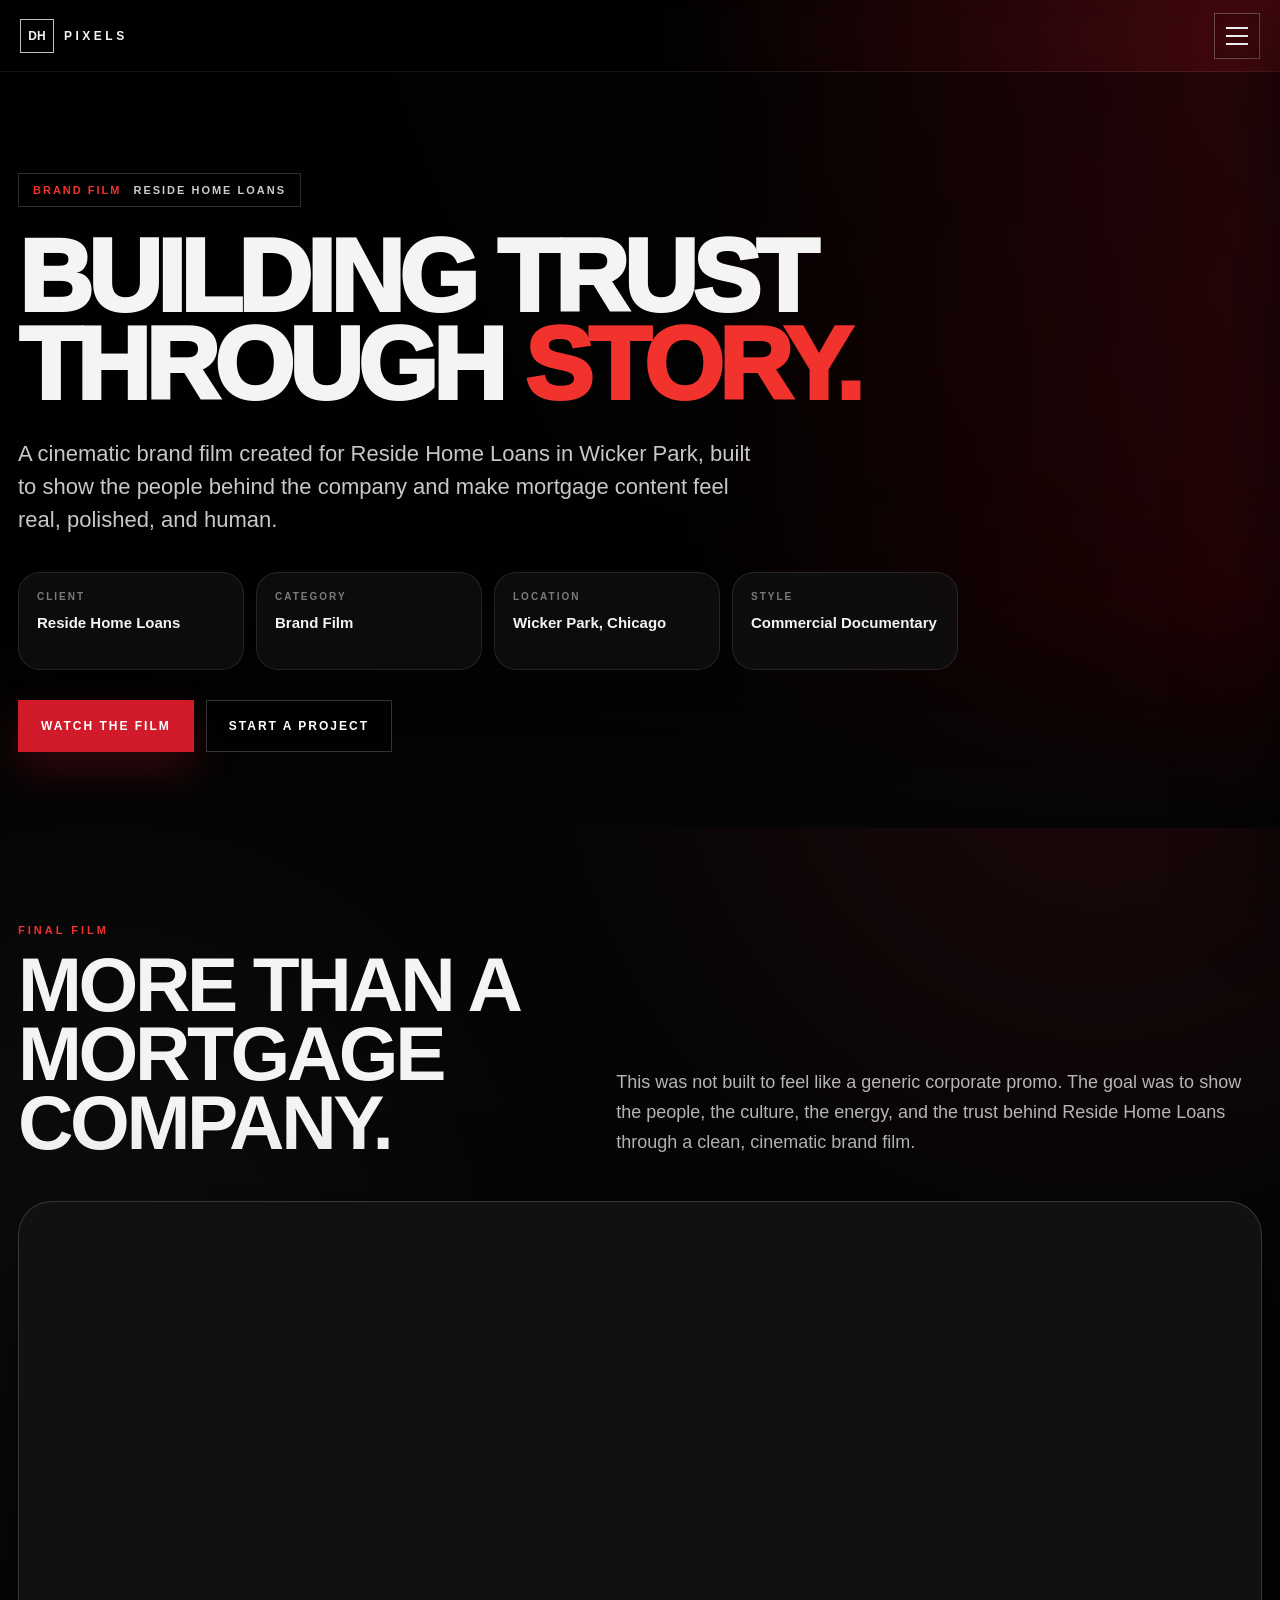
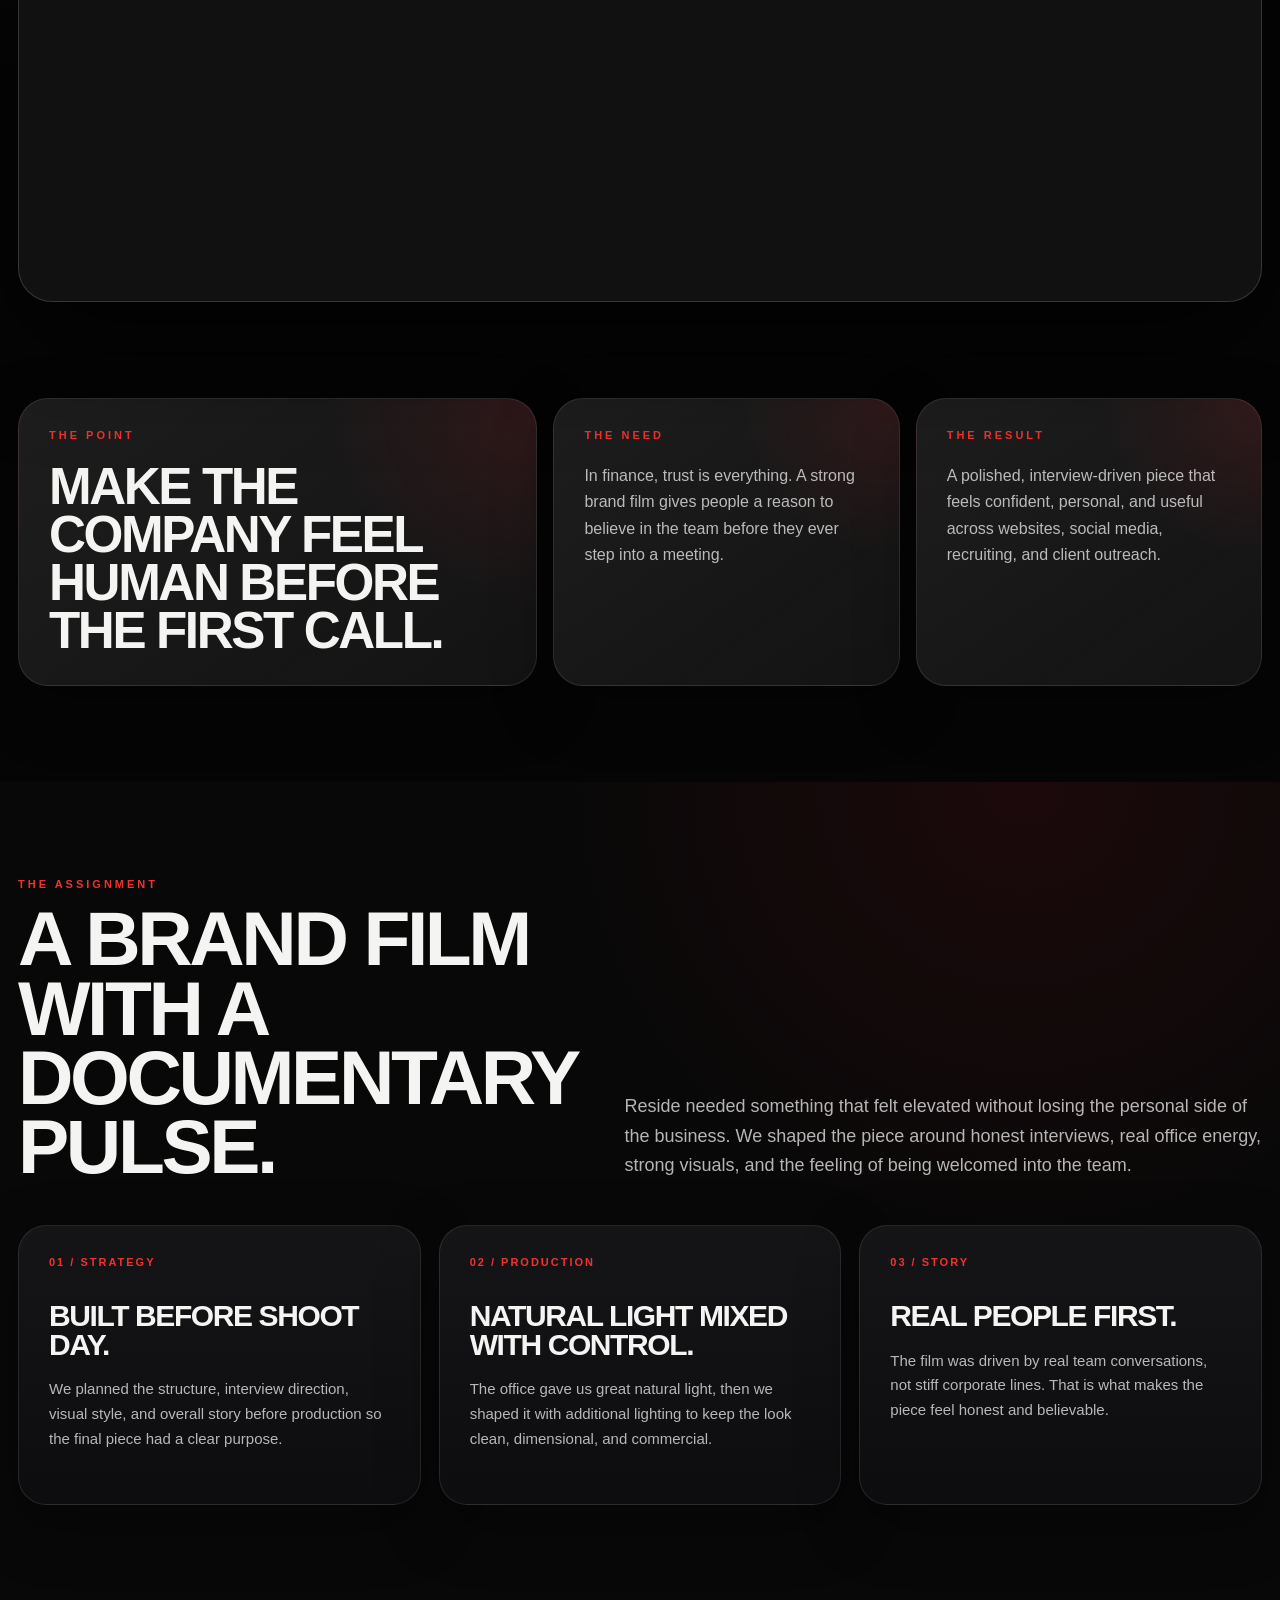
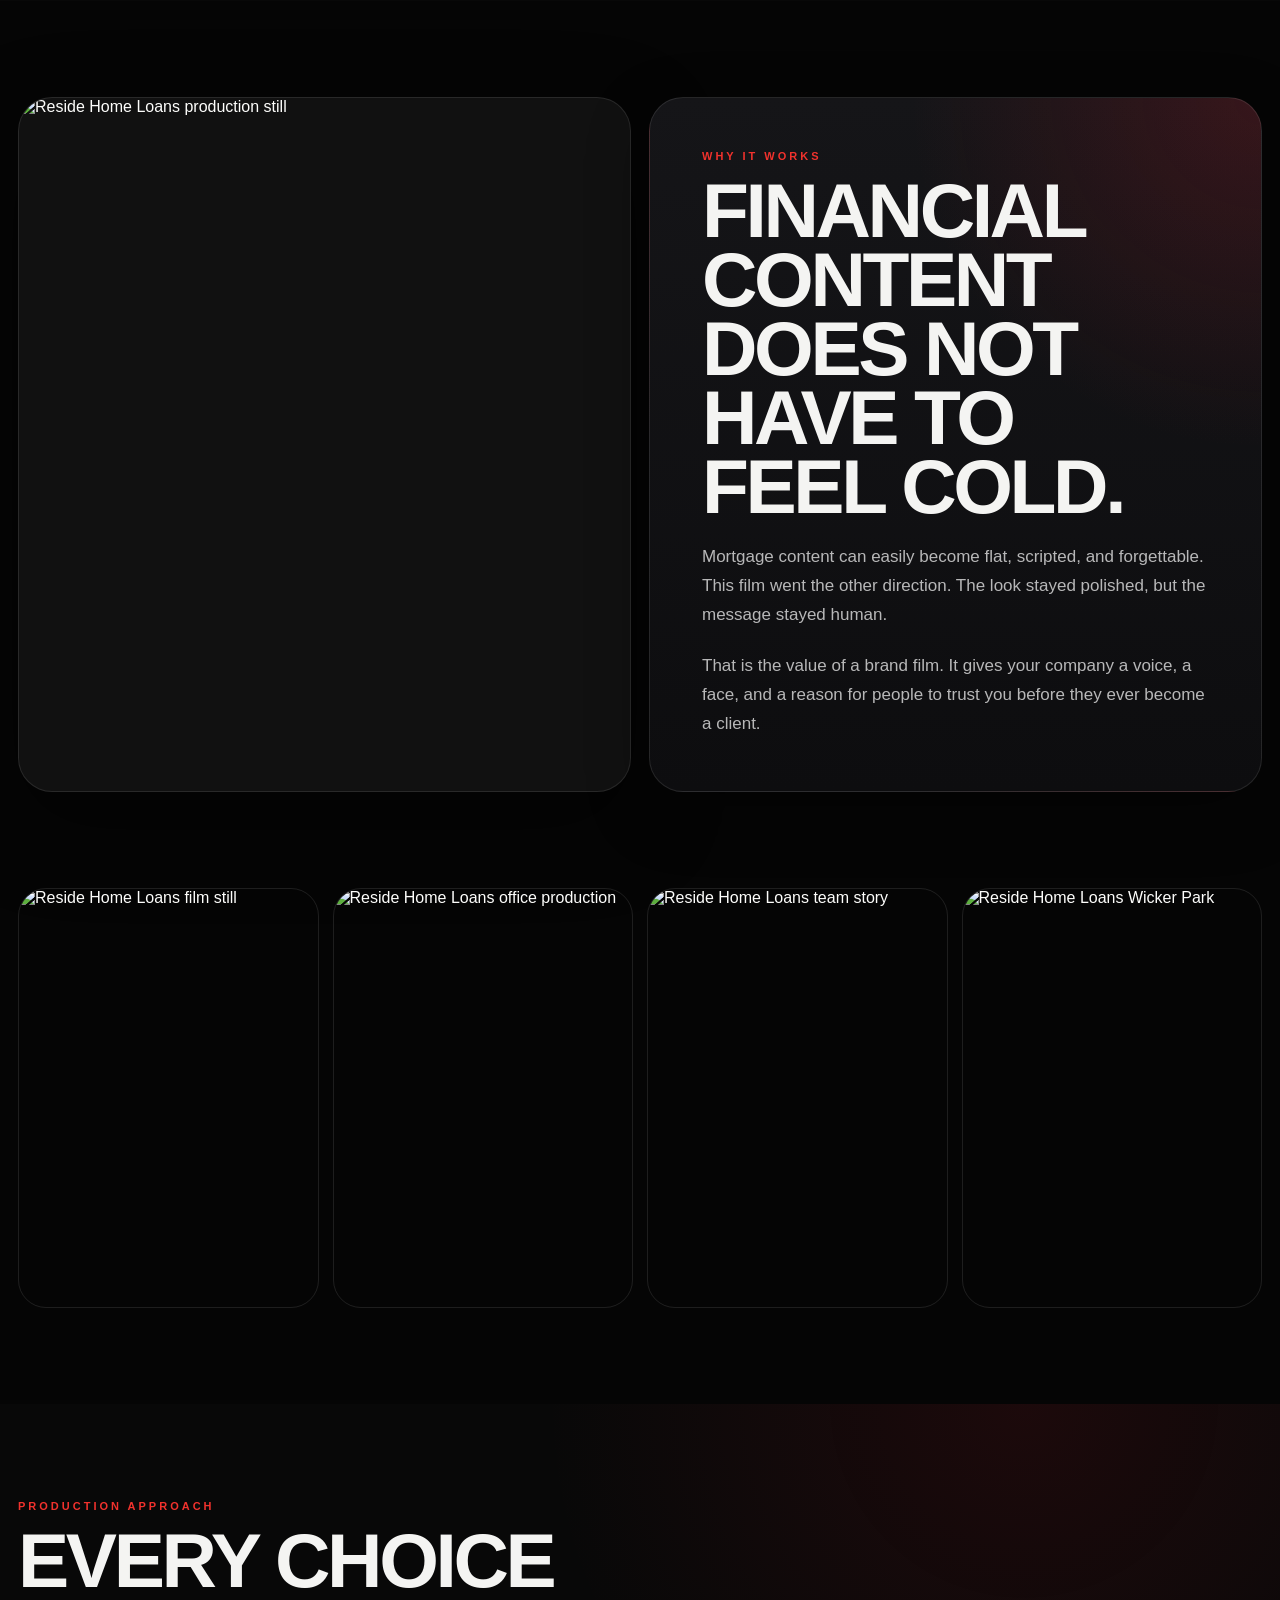
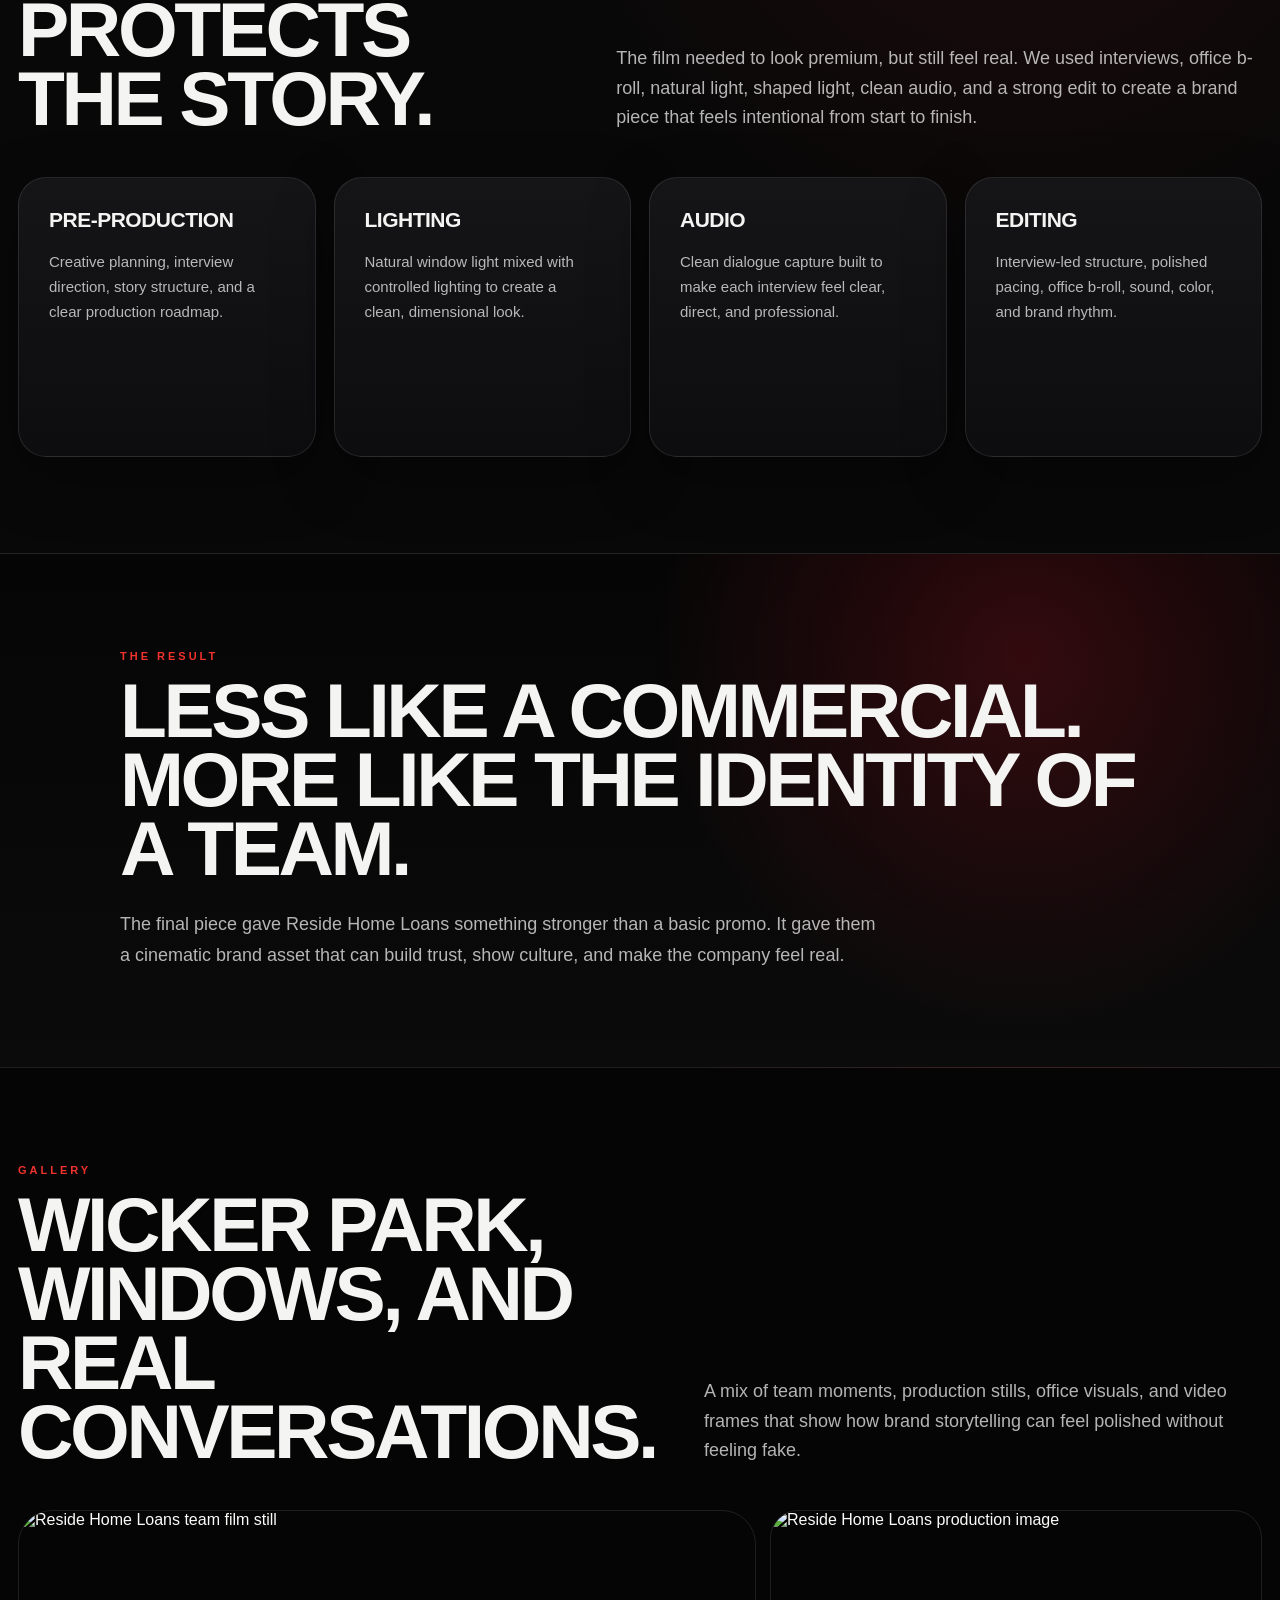
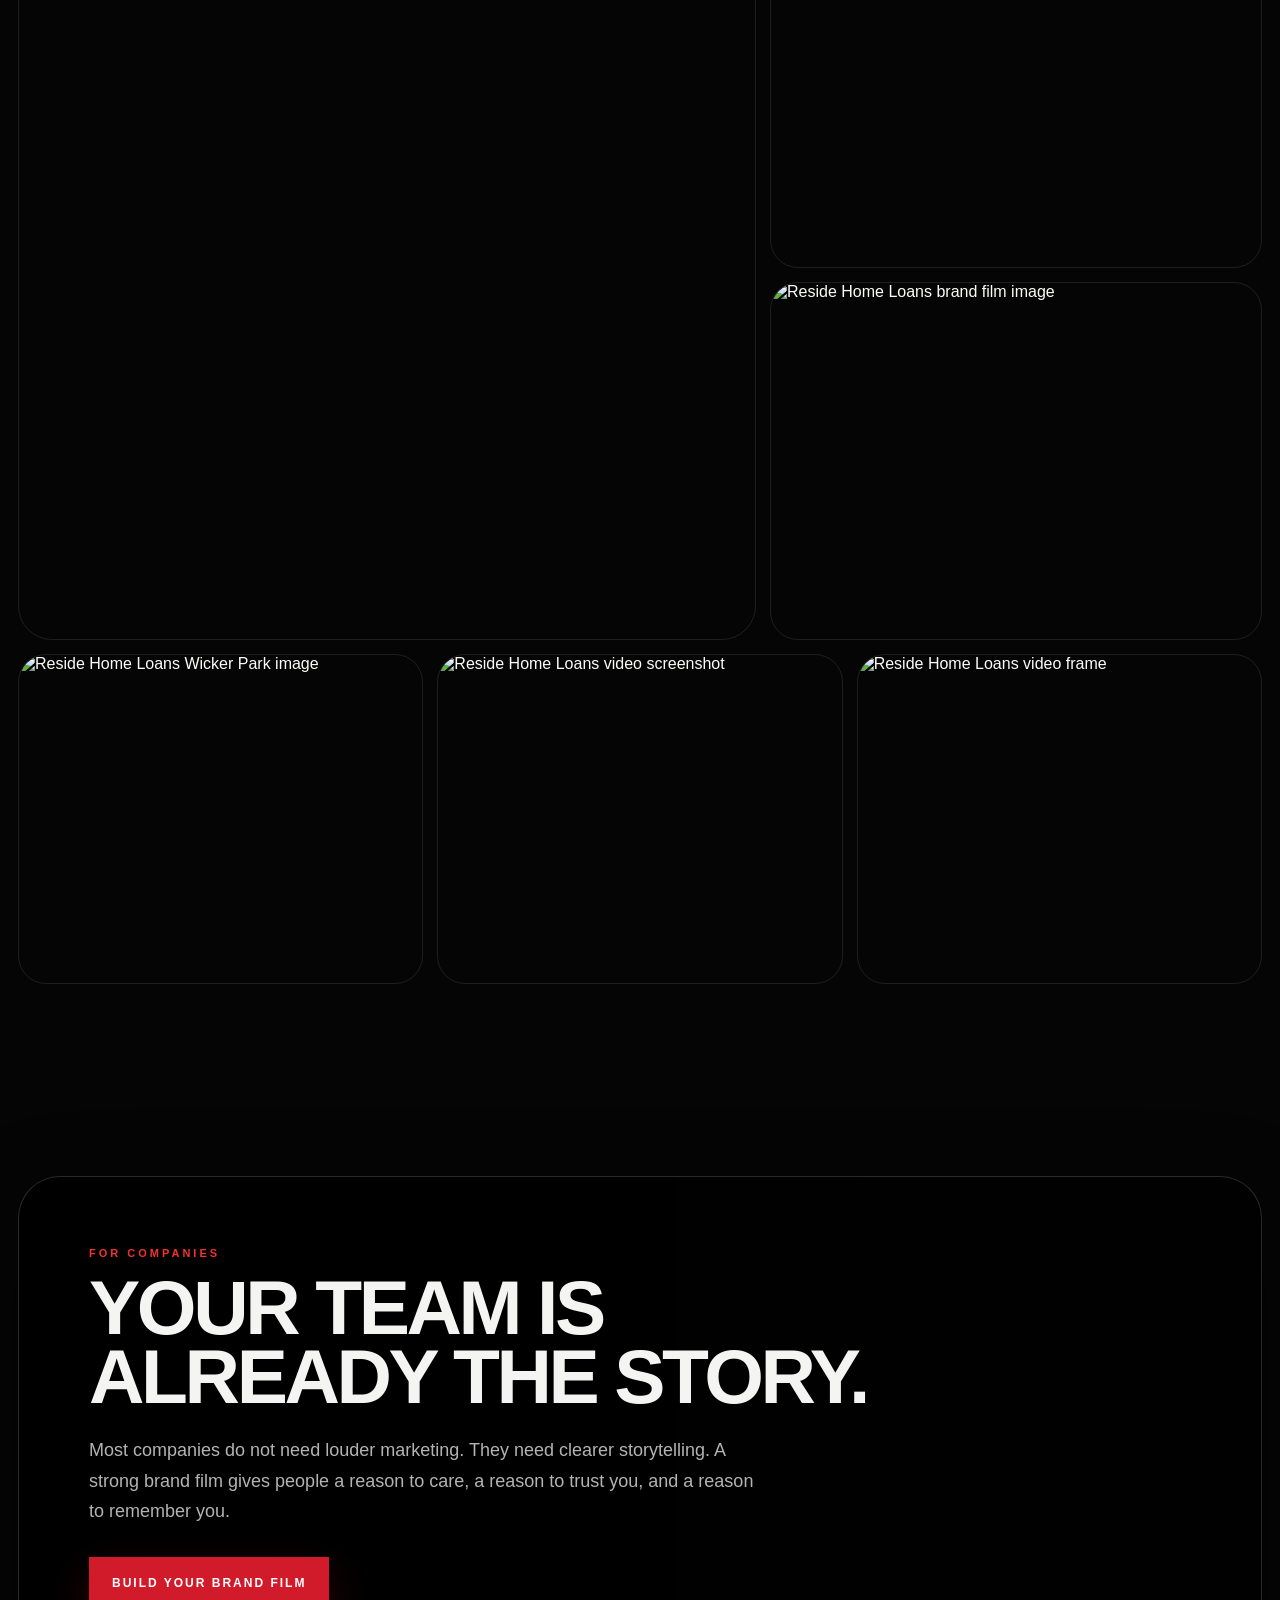
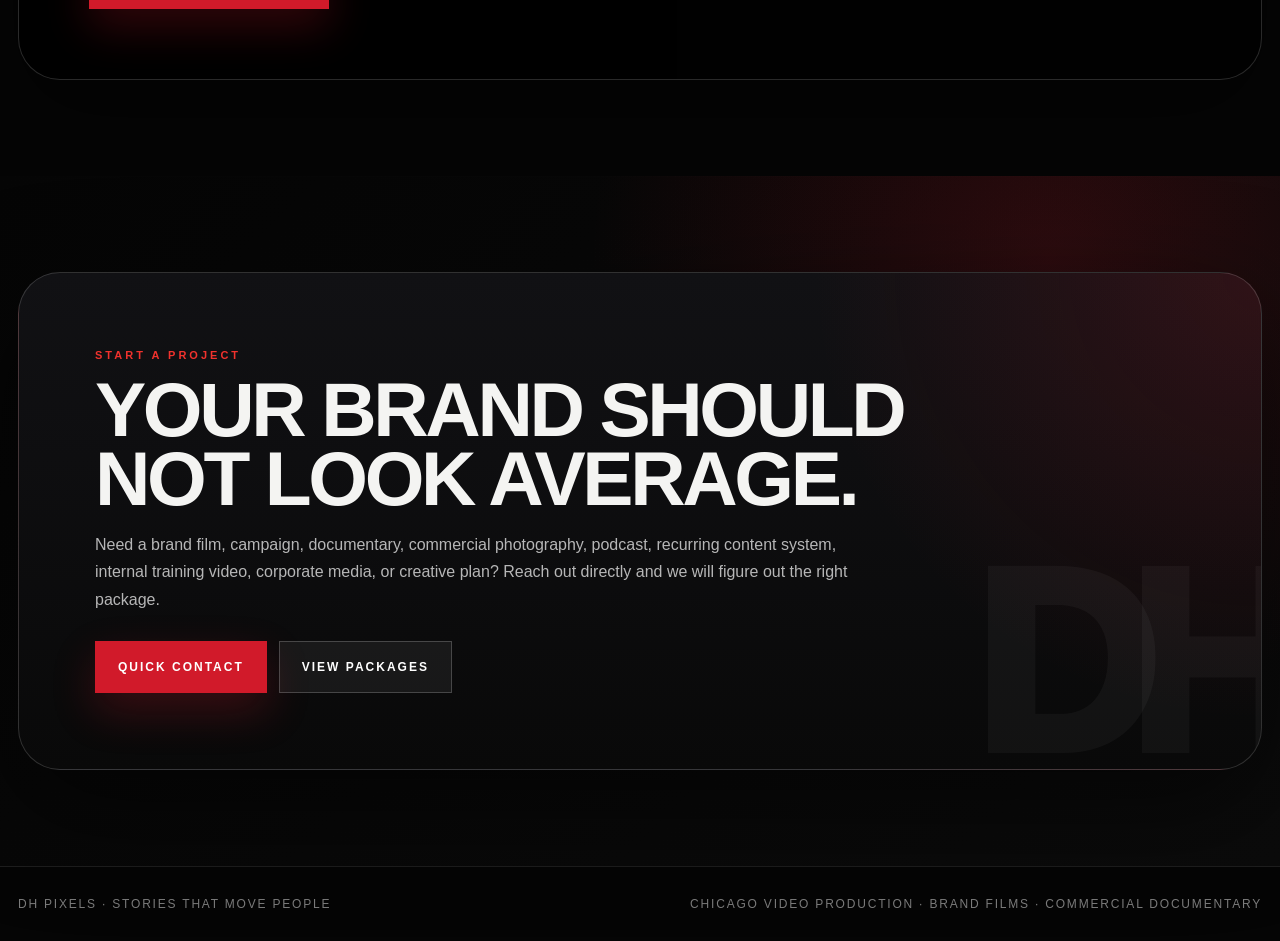
==== commit 47b60e25: "Add files via upload" ====
--- a/brand-film.html
+++ b/brand-film.html
@@ -4,1172 +4,124 @@
 <meta charset="UTF-8" />
 <meta name="viewport" content="width=device-width, initial-scale=1.0" />
 <title>Reside Home Loans Brand Film | DH Pixels</title>
+<meta name="description" content="A DH Pixels brand film case study for Reside Home Loans in Wicker Park, Chicago. Commercial documentary storytelling built around trust, people, and brand identity." />
 
 <style>
 :root{
   --black:#050505;
-  --deep:#090909;
-  --panel:#101010;
-  --panel2:#181818;
-  --white:#ffffff;
-  --muted:rgba(255,255,255,.68);
-  --soft:rgba(255,255,255,.12);
-  --red:#f1322d;
-  --redDark:#8f1111;
+  --ink:#0e0e10;
+  --ink2:#111114;
+  --ink3:#17171a;
+  --white:#f4f4f2;
+  --muted:rgba(255,255,255,.70);
+  --soft:rgba(255,255,255,.48);
+  --line:rgba(255,255,255,.10);
+  --lineStrong:rgba(255,255,255,.16);
+  --red:#d11a2a;
+  --redBright:#f1322d;
+  --redSoft:rgba(209,26,42,.14);
+  --shadow:0 32px 90px rgba(0,0,0,.45);
   --max:1280px;
 }
 
-*{
-  margin:0;
-  padding:0;
-  box-sizing:border-box;
-}
-
-html{
-  scroll-behavior:smooth;
-  background:#050505;
-}
-
+*{margin:0;padding:0;box-sizing:border-box}
+html{scroll-behavior:smooth;background:var(--black)}
 body{
-  background:#050505;
+  background:
+    radial-gradient(circle at 86% 8%,rgba(209,26,42,.12),transparent 34rem),
+    radial-gradient(circle at 8% 14%,rgba(255,255,255,.035),transparent 28rem),
+    #050505;
   color:var(--white);
   font-family:Arial, Helvetica, sans-serif;
   overflow-x:hidden;
   -webkit-font-smoothing:antialiased;
+  text-rendering:optimizeLegibility;
 }
-
-a{
-  color:inherit;
-  text-decoration:none;
-}
-
-img{
-  width:100%;
-  display:block;
-}
-
-/* NAV */
-
+a{color:inherit;text-decoration:none}
+img{width:100%;display:block}
+.wrap{width:min(var(--max),calc(100% - 36px));margin:0 auto}
+
+/* DH PIXELS NAV */
 .nav{
   position:absolute;
   top:0;
   left:0;
   width:100%;
   height:72px;
-  z-index:30;
+  z-index:120;
   padding:14px 20px;
   display:flex;
   align-items:center;
   justify-content:space-between;
-  background:linear-gradient(90deg, rgba(0,0,0,.42), rgba(0,0,0,.12) 52%, rgba(241,50,45,.22));
+  background:linear-gradient(90deg, rgba(0,0,0,.52), rgba(0,0,0,.18) 52%, rgba(209,26,42,.18));
   backdrop-filter:blur(12px);
   -webkit-backdrop-filter:blur(12px);
   border-bottom:1px solid rgba(255,255,255,.08);
 }
-
-.brand{
-  display:flex;
-  align-items:center;
-  gap:10px;
-  text-transform:uppercase;
-  font-weight:900;
-  letter-spacing:3.5px;
-  font-size:12px;
-}
-
-.brand-mark{
-  width:34px;
-  height:34px;
-  display:grid;
-  place-items:center;
-  border:1px solid rgba(255,255,255,.75);
-  background:rgba(0,0,0,.2);
-  letter-spacing:0;
-}
-
-.menu-check{
-  position:fixed;
-  opacity:0;
-  pointer-events:none;
-}
-
-.menu-button{
-  width:46px;
-  height:46px;
-  border:1px solid rgba(255,255,255,.28);
-  background:rgba(0,0,0,.22);
-  backdrop-filter:blur(14px);
-  -webkit-backdrop-filter:blur(14px);
-  display:grid;
-  place-items:center;
-  cursor:pointer;
-  transition:.25s ease;
-}
-
-.menu-button:hover,
-.close-button:hover{
-  background:var(--red);
-  border-color:var(--red);
-}
-
-.menu-lines{
-  width:22px;
-  display:grid;
-  gap:6px;
-}
-
-.menu-lines span{
-  height:2px;
-  background:#fff;
-  display:block;
-}
-
-.menu-overlay{
-  position:fixed;
-  inset:0;
-  z-index:80;
-  background:rgba(0,0,0,.74);
-  backdrop-filter:blur(12px);
-  -webkit-backdrop-filter:blur(12px);
-  opacity:0;
-  pointer-events:none;
-  transition:.3s ease;
-}
-
-.side-menu{
-  position:fixed;
-  top:0;
-  right:0;
-  z-index:90;
-  width:min(600px,92vw);
-  height:100vh;
-  padding:22px;
-  background:
-    radial-gradient(circle at 90% 10%, rgba(241,50,45,.2), transparent 38%),
-    linear-gradient(135deg, rgba(241,50,45,.13), rgba(0,0,0,0) 42%),
-    #070707;
-  border-left:1px solid rgba(255,255,255,.12);
-  box-shadow:-25px 0 80px rgba(0,0,0,.7);
-  transform:translateX(105%);
-  transition:.4s cubic-bezier(.19,1,.22,1);
-  overflow-y:auto;
-}
-
-.menu-check:checked ~ .menu-overlay{
-  opacity:1;
-  pointer-events:auto;
-}
-
-.menu-check:checked ~ .side-menu{
-  transform:translateX(0);
-}
-
-.side-head{
-  display:flex;
-  justify-content:space-between;
-  gap:18px;
-  margin-bottom:22px;
-}
-
-.side-kicker{
-  font-size:10px;
-  letter-spacing:2.4px;
-  text-transform:uppercase;
-  color:rgba(255,255,255,.58);
-  font-weight:900;
-}
-
-.side-title{
-  margin-top:8px;
-  font-size:34px;
-  line-height:.95;
-  text-transform:uppercase;
-  letter-spacing:-1px;
-  font-weight:950;
-}
-
-.close-button{
-  width:46px;
-  height:46px;
-  border:1px solid rgba(255,255,255,.2);
-  display:grid;
-  place-items:center;
-  font-size:30px;
-  cursor:pointer;
-  transition:.25s ease;
-}
-
-.side-grid{
-  display:grid;
-  gap:10px;
-}
-
-.side-link{
-  min-height:76px;
-  display:grid;
-  grid-template-columns:44px 1fr;
-  gap:14px;
-  align-items:center;
-  padding:14px;
-  border:1px solid rgba(255,255,255,.1);
-  background:rgba(255,255,255,.035);
-  transition:.25s ease;
-}
-
-.side-link:hover{
-  background:rgba(241,50,45,.12);
-  border-color:rgba(241,50,45,.65);
-}
-
-.side-icon{
-  width:44px;
-  height:44px;
-  display:grid;
-  place-items:center;
-  border:1px solid rgba(255,255,255,.14);
-  color:var(--red);
-  font-size:20px;
-}
-
-.side-link strong{
-  display:block;
-  font-size:24px;
-  line-height:1;
-  text-transform:uppercase;
-  letter-spacing:-.6px;
-}
-
-.side-link span{
-  display:block;
-  margin-top:6px;
-  font-size:10px;
-  letter-spacing:1.2px;
-  text-transform:uppercase;
-  color:rgba(255,255,255,.55);
-}
-
-.side-footer{
-  margin-top:22px;
-  padding-top:20px;
-  border-top:1px solid rgba(255,255,255,.12);
-  color:rgba(255,255,255,.72);
-  line-height:1.75;
-  font-size:13px;
-}
-
-.call-cta{
-  display:inline-flex;
-  margin-top:14px;
-  padding:12px 16px;
-  border:1px solid rgba(255,255,255,.46);
-  text-transform:uppercase;
-  font-size:10px;
-  letter-spacing:1.5px;
-  font-weight:900;
-}
+.brand{display:flex;align-items:center;gap:10px;text-transform:uppercase;font-weight:900;letter-spacing:3.5px;font-size:12px}
+.brand-mark{width:34px;height:34px;display:grid;place-items:center;border:1px solid rgba(255,255,255,.75);background:rgba(0,0,0,.2);letter-spacing:0}
+.menu-check{position:fixed;opacity:0;pointer-events:none}
+.menu-button{width:46px;height:46px;border:1px solid rgba(255,255,255,.28);background:rgba(0,0,0,.22);backdrop-filter:blur(14px);-webkit-backdrop-filter:blur(14px);display:grid;place-items:center;cursor:pointer;transition:.25s ease}
+.menu-button:hover,.close-button:hover{background:var(--red);border-color:var(--red)}
+.menu-lines{width:22px;display:grid;gap:6px}.menu-lines span{height:2px;background:#fff;display:block}
+.menu-overlay{position:fixed;inset:0;z-index:180;background:rgba(0,0,0,.74);backdrop-filter:blur(12px);-webkit-backdrop-filter:blur(12px);opacity:0;pointer-events:none;transition:.3s ease}
+.side-menu{position:fixed;top:0;right:0;z-index:190;width:min(600px,92vw);height:100vh;padding:22px;background:radial-gradient(circle at 90% 10%, rgba(209,26,42,.2), transparent 38%),linear-gradient(135deg, rgba(209,26,42,.13), rgba(0,0,0,0) 42%),#070707;border-left:1px solid rgba(255,255,255,.12);box-shadow:-25px 0 80px rgba(0,0,0,.7);transform:translateX(105%);transition:.4s cubic-bezier(.19,1,.22,1);overflow-y:auto}
+.menu-check:checked ~ .menu-overlay{opacity:1;pointer-events:auto}.menu-check:checked ~ .side-menu{transform:translateX(0)}
+.side-head{display:flex;justify-content:space-between;gap:18px;margin-bottom:22px}.side-kicker{font-size:10px;letter-spacing:2.4px;text-transform:uppercase;color:rgba(255,255,255,.58);font-weight:900}.side-title{margin-top:8px;font-size:34px;line-height:.95;text-transform:uppercase;letter-spacing:-1px;font-weight:950}.close-button{width:46px;height:46px;border:1px solid rgba(255,255,255,.2);display:grid;place-items:center;font-size:30px;cursor:pointer;transition:.25s ease}.side-grid{display:grid;gap:10px}.side-link{min-height:76px;display:grid;grid-template-columns:44px 1fr;gap:14px;align-items:center;padding:14px;border:1px solid rgba(255,255,255,.1);background:rgba(255,255,255,.035);transition:.25s ease}.side-link:hover{background:rgba(209,26,42,.12);border-color:rgba(209,26,42,.65)}.side-icon{width:44px;height:44px;display:grid;place-items:center;border:1px solid rgba(255,255,255,.14);color:var(--redBright);font-size:20px}.side-link strong{display:block;font-size:24px;line-height:1;text-transform:uppercase;letter-spacing:-.6px}.side-link span{display:block;margin-top:6px;font-size:10px;letter-spacing:1.2px;text-transform:uppercase;color:rgba(255,255,255,.55)}.side-footer{margin-top:22px;padding-top:20px;border-top:1px solid rgba(255,255,255,.12);color:rgba(255,255,255,.72);line-height:1.75;font-size:13px}.call-cta{display:inline-flex;margin-top:14px;padding:12px 16px;border:1px solid rgba(255,255,255,.46);text-transform:uppercase;font-size:10px;letter-spacing:1.5px;font-weight:900}
 
 /* HERO */
-
-.hero{
-  position:relative;
-  min-height:88vh;
-  display:flex;
-  align-items:flex-end;
-  overflow:hidden;
-  background:#050505;
-}
-
-.hero-bg{
-  position:absolute;
-  inset:0;
-  background:
-    linear-gradient(90deg, rgba(0,0,0,.86) 0%, rgba(0,0,0,.48) 46%, rgba(241,50,45,.22) 100%),
-    linear-gradient(0deg, #050505 0%, rgba(5,5,5,.3) 42%, rgba(5,5,5,.06) 100%),
-    url("https://i.postimg.cc/GtTqHwxs/DSC09483-1-(1).jpg");
-  background-size:cover;
-  background-position:center;
-  transform:scale(1.02);
-}
-
-.hero:after{
-  content:"";
-  position:absolute;
-  inset:auto 0 0 0;
-  height:230px;
-  background:linear-gradient(0deg,#050505,transparent);
-  z-index:1;
-}
-
-.hero-content{
-  position:relative;
-  z-index:3;
-  max-width:var(--max);
-  margin:0 auto;
-  padding:112px 24px 72px;
-  width:100%;
-}
-
-.kicker{
-  display:inline-flex;
-  gap:12px;
-  align-items:center;
-  padding:10px 14px;
-  border:1px solid rgba(255,255,255,.18);
-  background:rgba(0,0,0,.42);
-  backdrop-filter:blur(14px);
-  font-size:11px;
-  font-weight:900;
-  letter-spacing:2px;
-  text-transform:uppercase;
-  color:rgba(255,255,255,.8);
-}
-
-.kicker b{
-  color:var(--red);
-}
-
-.hero h1{
-  max-width:820px;
-  margin-top:25px;
-  font-size:clamp(40px, 6.4vw, 88px);
-  line-height:.9;
-  letter-spacing:-3.5px;
-  font-weight:950;
-}
-
-.hero h1 span{
-  color:var(--red);
-}
-
-.hero-copy{
-  max-width:690px;
-  margin-top:28px;
-  color:rgba(255,255,255,.78);
-  font-size:clamp(17px, 2vw, 22px);
-  line-height:1.45;
-}
-
-.hero-meta{
-  margin-top:36px;
-  display:grid;
-  grid-template-columns:repeat(4,1fr);
-  gap:1px;
-  max-width:860px;
-  background:rgba(255,255,255,.15);
-}
-
-.meta-box{
-  background:rgba(0,0,0,.58);
-  backdrop-filter:blur(12px);
-  padding:18px;
-  min-height:92px;
-}
-
-.meta-box small{
-  display:block;
-  font-size:10px;
-  text-transform:uppercase;
-  letter-spacing:2px;
-  color:rgba(255,255,255,.46);
-  font-weight:900;
-}
-
-.meta-box strong{
-  display:block;
-  margin-top:12px;
-  font-size:15px;
-  line-height:1.25;
-}
-
-.hero-actions{
-  margin-top:30px;
-  display:flex;
-  flex-wrap:wrap;
-  gap:12px;
-}
-
-.btn{
-  display:inline-flex;
-  align-items:center;
-  justify-content:center;
-  padding:15px 22px;
-  font-size:12px;
-  font-weight:900;
-  letter-spacing:2px;
-  text-transform:uppercase;
-  border:1px solid rgba(255,255,255,.2);
-}
-
-.btn-red{
-  background:var(--red);
-  border-color:var(--red);
-}
-
-.btn-dark{
-  background:rgba(0,0,0,.48);
-  backdrop-filter:blur(12px);
-}
+.hero{position:relative;min-height:92vh;display:flex;align-items:flex-end;overflow:hidden;background:#050505;isolation:isolate}
+.hero-bg{position:absolute;inset:0;background:linear-gradient(90deg, rgba(0,0,0,.90) 0%, rgba(0,0,0,.55) 46%, rgba(209,26,42,.18) 100%),linear-gradient(0deg, #050505 0%, rgba(5,5,5,.32) 44%, rgba(5,5,5,.08) 100%),url('https://i.postimg.cc/GtTqHwxs/DSC09483-1-(1).jpg');background-size:cover;background-position:center;transform:scale(1.03);filter:contrast(1.08) saturate(.94)}
+.hero:after{content:"";position:absolute;inset:auto 0 0;height:230px;background:linear-gradient(0deg,#050505,transparent);z-index:1}
+.hero-content{position:relative;z-index:3;width:min(var(--max),calc(100% - 36px));margin:0 auto;padding:118px 0 76px}.kicker{display:inline-flex;gap:12px;align-items:center;padding:10px 14px;border:1px solid rgba(255,255,255,.18);background:rgba(0,0,0,.42);backdrop-filter:blur(14px);font-size:11px;font-weight:900;letter-spacing:2px;text-transform:uppercase;color:rgba(255,255,255,.80)}.kicker b{color:var(--redBright)}
+.hero h1{max-width:900px;margin-top:26px;font-size:clamp(50px,8vw,116px);line-height:.86;letter-spacing:-5px;font-weight:950;text-transform:uppercase}.hero h1 span{color:var(--redBright)}.hero-copy{max-width:740px;margin-top:28px;color:rgba(255,255,255,.78);font-size:clamp(17px,2vw,22px);line-height:1.5}
+.hero-meta{margin-top:36px;display:grid;grid-template-columns:repeat(4,1fr);gap:12px;max-width:940px}.meta-box{background:rgba(17,17,20,.72);backdrop-filter:blur(14px);border:1px solid var(--line);border-radius:22px;padding:18px;min-height:98px}.meta-box small{display:block;font-size:10px;text-transform:uppercase;letter-spacing:2px;color:rgba(255,255,255,.46);font-weight:900}.meta-box strong{display:block;margin-top:12px;font-size:15px;line-height:1.25}.hero-actions{margin-top:30px;display:flex;flex-wrap:wrap;gap:12px}
+.btn{display:inline-flex;align-items:center;justify-content:center;min-height:52px;padding:15px 22px;font-size:12px;font-weight:900;letter-spacing:2px;text-transform:uppercase;border:1px solid rgba(255,255,255,.20);background:rgba(255,255,255,.06);color:#fff;cursor:pointer;font-family:inherit;transition:.25s ease}.btn-red{background:var(--red);border-color:var(--red);box-shadow:0 18px 44px rgba(209,26,42,.24)}.btn-dark{background:rgba(0,0,0,.48);backdrop-filter:blur(12px)}.btn:hover{background:#fff;color:#050505;border-color:#fff;transform:translateY(-2px)}
 
 /* GLOBAL */
-
-section{
-  padding:100px 24px;
-}
-
-.wrap{
-  max-width:var(--max);
-  margin:auto;
-}
-
-.section-head{
-  display:grid;
-  grid-template-columns:.9fr 1.1fr;
-  gap:48px;
-  align-items:end;
-  margin-bottom:44px;
-}
-
-.eyebrow{
-  font-size:11px;
-  letter-spacing:3px;
-  text-transform:uppercase;
-  color:var(--red);
-  font-weight:900;
-}
-
-.section-head h2{
-  margin-top:14px;
-  font-size:clamp(36px, 5.5vw, 76px);
-  line-height:.92;
-  letter-spacing:-3px;
-}
-
-.section-head p{
-  color:var(--muted);
-  font-size:18px;
-  line-height:1.65;
-}
-
-/* VIDEO */
-
-.video-frame{
-  position:relative;
-  overflow:hidden;
-  border:1px solid rgba(255,255,255,.18);
-  background:#111;
-  box-shadow:0 40px 110px rgba(0,0,0,.65);
-}
-
-.video-frame:before{
-  content:"";
-  display:block;
-  padding-top:56.25%;
-}
-
-.video-frame iframe{
-  position:absolute;
-  inset:0;
-  width:100%;
-  height:100%;
-  border:0;
-}
-
-/* IMPACT STRIP */
-
-.impact-strip{
-  padding-top:0;
-}
-
-.impact-grid{
-  display:grid;
-  grid-template-columns:1.2fr .8fr .8fr;
-  gap:1px;
-  background:rgba(255,255,255,.14);
-  border:1px solid rgba(255,255,255,.14);
-}
-
-.impact{
-  background:
-    linear-gradient(145deg, rgba(255,255,255,.075), rgba(255,255,255,.025)),
-    radial-gradient(circle at top right, rgba(241,50,45,.14), transparent 36%),
-    #0d0d0d;
-  padding:30px;
-  min-height:230px;
-}
-
-.impact h3{
-  font-size:clamp(30px, 4vw, 58px);
-  line-height:.96;
-  letter-spacing:-2px;
-}
-
-.impact p{
-  margin-top:20px;
-  color:var(--muted);
-  line-height:1.65;
-}
-
-.impact small{
-  display:block;
-  margin-bottom:22px;
-  color:var(--red);
-  font-size:11px;
-  letter-spacing:3px;
-  text-transform:uppercase;
-  font-weight:900;
-}
-
-/* CARDS */
-
-.cards{
-  display:grid;
-  grid-template-columns:repeat(3,1fr);
-  gap:1px;
-  background:rgba(255,255,255,.14);
-  border:1px solid rgba(255,255,255,.14);
-}
-
-.card{
-  background:
-    linear-gradient(145deg, rgba(255,255,255,.08), rgba(255,255,255,.025)),
-    #101010;
-  padding:30px;
-  min-height:270px;
-  border-right:1px solid rgba(255,255,255,.06);
-}
-
-.card .num{
-  font-size:11px;
-  color:var(--red);
-  letter-spacing:2px;
-  font-weight:900;
-  text-transform:uppercase;
-}
-
-.card h3{
-  margin-top:34px;
-  font-size:28px;
-  line-height:.96;
-  letter-spacing:-1px;
-}
-
-.card p{
-  margin-top:18px;
-  color:var(--muted);
-  line-height:1.65;
-  font-size:15px;
-}
-
-/* SPLIT */
-
-.split{
-  display:grid;
-  grid-template-columns:1fr 1fr;
-  gap:1px;
-  background:rgba(255,255,255,.14);
-  border:1px solid rgba(255,255,255,.14);
-}
-
-.split-image{
-  min-height:570px;
-  background:#111;
-}
-
-.split-image img{
-  height:100%;
-  object-fit:cover;
-}
-
-.split-copy{
-  background:
-    radial-gradient(circle at top right, rgba(241,50,45,.22), transparent 38%),
-    linear-gradient(180deg, rgba(255,255,255,.08), rgba(255,255,255,.035));
-  padding:52px;
-  display:flex;
-  flex-direction:column;
-  justify-content:center;
-}
-
-.split-copy h2{
-  font-size:clamp(38px, 5.5vw, 74px);
-  line-height:.92;
-  letter-spacing:-3px;
-}
-
-.split-copy p{
-  margin-top:22px;
-  color:var(--muted);
-  font-size:17px;
-  line-height:1.7;
-}
-
-/* IMAGE MARQUEE */
-
-.photo-band{
-  padding:0 24px;
-}
-
-.band-grid{
-  max-width:1500px;
-  margin:auto;
-  display:grid;
-  grid-template-columns:1fr 1fr 1fr 1fr;
-  gap:1px;
-  background:rgba(255,255,255,.14);
-  border:1px solid rgba(255,255,255,.14);
-}
-
-.band-grid img{
-  height:420px;
-  object-fit:cover;
-  filter:saturate(.88) contrast(1.08);
-}
-
-/* PRODUCTION */
-
-.production{
-  display:grid;
-  grid-template-columns:repeat(4,1fr);
-  gap:1px;
-  background:rgba(255,255,255,.14);
-  border:1px solid rgba(255,255,255,.14);
-}
-
-.prod{
-  padding:26px;
-  min-height:210px;
-  background:
-    linear-gradient(145deg, rgba(255,255,255,.07), rgba(255,255,255,.02)),
-    #0f0f0f;
-  border-right:1px solid rgba(255,255,255,.06);
-}
-
-.prod h3{
-  font-size:19px;
-  margin-bottom:14px;
-}
-
-.prod p{
-  color:var(--muted);
-  font-size:14px;
-  line-height:1.65;
-}
-
-/* QUOTE */
-
-.quote{
-  background:
-    radial-gradient(circle at 80% 20%, rgba(241,50,45,.26), transparent 34%),
-    linear-gradient(180deg,#050505,#0b0b0b);
-  border-top:1px solid rgba(255,255,255,.08);
-  border-bottom:1px solid rgba(255,255,255,.08);
-}
-
-.quote-box{
-  max-width:1040px;
-  margin:auto;
-}
-
-.quote-box h2{
-  font-size:clamp(42px, 7vw, 94px);
-  line-height:.9;
-  letter-spacing:-4px;
-}
-
-.quote-box p{
-  margin-top:26px;
-  max-width:760px;
-  color:var(--muted);
-  font-size:18px;
-  line-height:1.7;
-}
-
-/* GALLERY */
-
-.gallery{
-  display:grid;
-  grid-template-columns:1.2fr .8fr;
-  gap:1px;
-  background:rgba(255,255,255,.14);
-  border:1px solid rgba(255,255,255,.14);
-}
-
-.gallery-main{
-  height:730px;
-}
-
-.gallery-main img,
-.gallery-stack img,
-.gallery-grid img{
-  height:100%;
-  object-fit:cover;
-}
-
-.gallery-stack{
-  display:grid;
-  gap:1px;
-}
-
-.gallery-stack img{
-  height:364px;
-}
-
-.gallery-grid{
-  margin-top:1px;
-  display:grid;
-  grid-template-columns:repeat(3,1fr);
-  gap:1px;
-  background:rgba(255,255,255,.14);
-  border-left:1px solid rgba(255,255,255,.14);
-  border-right:1px solid rgba(255,255,255,.14);
-  border-bottom:1px solid rgba(255,255,255,.14);
-}
-
-.gallery-grid img{
-  height:330px;
-}
-
-/* CTA */
-
-.cta-panel{
-  border:1px solid rgba(255,255,255,.14);
-  background:
-    linear-gradient(90deg, rgba(0,0,0,.92), rgba(0,0,0,.65)),
-    url("https://i.postimg.cc/x8NtcD35/DSC09698-(1).jpg");
-  background-size:cover;
-  background-position:center;
-  padding:70px;
-}
-
-.cta-panel h2{
-  max-width:850px;
-  font-size:clamp(44px, 7vw, 92px);
-  line-height:.9;
-  letter-spacing:-4px;
-}
-
-.cta-panel p{
-  margin-top:24px;
-  max-width:670px;
-  color:var(--muted);
-  line-height:1.7;
-  font-size:18px;
-}
-
-/* CONTACT */
-
-.contact{
-  background:
-    linear-gradient(90deg, rgba(0,0,0,.96), rgba(0,0,0,.78)),
-    radial-gradient(circle at right, rgba(241,50,45,.28), transparent 40%);
-}
-
-.contact-grid{
-  display:grid;
-  grid-template-columns:.9fr 1.1fr;
-  gap:1px;
-  background:rgba(255,255,255,.14);
-  border:1px solid rgba(255,255,255,.14);
-}
-
-.contact-copy{
-  background:#0c0c0c;
-  padding:46px;
-}
-
-.contact-copy h2{
-  font-size:clamp(42px, 6vw, 82px);
-  line-height:.92;
-  letter-spacing:-4px;
-}
-
-.contact-copy p{
-  margin-top:22px;
-  color:var(--muted);
-  line-height:1.7;
-  font-size:17px;
-}
-
-.form,
-.project-form{
-  background:rgba(255,255,255,.05);
-  padding:34px;
-}
-
-.project-form{
-  display:grid;
-  gap:18px;
-}
-
-.form-grid{
-  display:grid;
-  grid-template-columns:1fr 1fr;
-  gap:14px;
-}
-
-.field,
-.form-field{
-  display:flex;
-  flex-direction:column;
-  gap:8px;
-}
-
-.field.full{
-  grid-column:1 / -1;
-}
-
-label,
-.form-field label{
-  font-size:11px;
-  letter-spacing:2px;
-  text-transform:uppercase;
-  color:rgba(255,255,255,.62);
-  font-weight:900;
-}
-
-input,
-select,
-textarea,
-.form-field input,
-.form-field select,
-.form-field textarea{
-  width:100%;
-  background:rgba(0,0,0,.42);
-  border:1px solid rgba(255,255,255,.16);
-  color:#fff;
-  padding:16px;
-  font-size:15px;
-  outline:none;
-}
-
-textarea{
-  min-height:145px;
-  resize:vertical;
-}
-
-.check-grid{
-  display:grid;
-  grid-template-columns:repeat(2,1fr);
-  gap:10px;
-  padding:16px;
-  border:1px solid rgba(255,255,255,.12);
-  background:rgba(0,0,0,.24);
-}
-
-.check-grid label{
-  display:flex;
-  align-items:center;
-  gap:10px;
-  color:rgba(255,255,255,.76);
-  font-size:13px;
-  letter-spacing:0;
-  text-transform:none;
-}
-
-.check-grid input{
-  width:auto;
-  accent-color:var(--red);
-}
-
-.submit,
-.form-submit{
-  margin-top:16px;
-  width:100%;
-  border:1px solid rgba(241,50,45,.95);
-  padding:17px;
-  background:var(--red);
-  color:#fff;
-  font-weight:900;
-  letter-spacing:2px;
-  text-transform:uppercase;
-  cursor:pointer;
-}
-
-.hidden-field{
-  display:none!important;
-}
-
-.contact-wrap{
-  padding:70px 22px;
-  display:flex;
-  justify-content:center;
-  background:
-    radial-gradient(circle at 82% 12%, rgba(241,50,45,.24), transparent 38%),
-    linear-gradient(135deg, #050505, #0b0b0b);
-}
-
-.contact-card{
-  width:100%;
-  max-width:var(--max);
-  border:1px solid rgba(255,255,255,.12);
-  background:
-    linear-gradient(135deg, rgba(241,50,45,.14), rgba(255,255,255,0) 38%),
-    #0f0f0f;
-  padding:26px;
-  overflow:hidden;
-}
-
-.copy{
-  color:rgba(255,255,255,.68);
-  line-height:1.7;
-  margin-top:18px;
-  margin-bottom:26px;
-  font-size:14px;
-}
-
-.cinematic-form-card{
-  position:relative;
-}
-
-.cinematic-form-card:before{
-  content:"";
-  position:absolute;
-  inset:0;
-  background:
-    radial-gradient(circle at 88% 10%, rgba(241,50,45,.28), transparent 36%),
-    linear-gradient(135deg, rgba(241,50,45,.12), rgba(255,255,255,0) 42%);
-  pointer-events:none;
-}
-
-.cinematic-form-card > *{
-  position:relative;
-  z-index:2;
-}
-
-.form-topline{
-  display:flex;
-  justify-content:space-between;
-  gap:20px;
-  align-items:flex-start;
-}
-
-.form-badge{
-  width:96px;
-  height:96px;
-  border:1px solid rgba(255,255,255,.16);
-  background:rgba(0,0,0,.28);
-  display:grid;
-  place-items:center;
-  text-align:center;
-  flex:0 0 auto;
-}
-
-.form-badge span{
-  display:block;
-  color:#fff;
-  font-size:30px;
-  font-weight:950;
-  line-height:1;
-}
-
-.form-badge small{
-  display:block;
-  margin-top:8px;
-  color:rgba(255,255,255,.55);
-  font-size:9px;
-  letter-spacing:1.4px;
-  text-transform:uppercase;
-  font-weight:900;
-}
-
-.contact-card .project-form{
-  margin-top:30px;
-  padding:0;
-  background:transparent;
-}
-
-.contact-card .form-grid{
-  gap:16px;
-}
-
-.contact-card .form-field{
-  display:grid;
-  gap:8px;
-}
-
-.contact-card .form-field label{
-  font-size:10px;
-  letter-spacing:1.7px;
-  color:rgba(255,255,255,.7);
-}
-
-.contact-card .form-field input,
-.contact-card .form-field select,
-.contact-card .form-field textarea{
-  border:1px solid rgba(255,255,255,.14);
-  background:rgba(0,0,0,.34);
-  padding:15px 14px;
-  font-family:Arial, Helvetica, sans-serif;
-  font-size:14px;
-  border-radius:0;
-}
-
-.contact-card .form-field input:focus,
-.contact-card .form-field select:focus,
-.contact-card .form-field textarea:focus{
-  border-color:rgba(241,50,45,.9);
-  box-shadow:0 0 0 3px rgba(241,50,45,.14);
-}
-
-.contact-card .check-grid{
-  background:rgba(255,255,255,.035);
-}
-
-.contact-card .form-submit{
-  background:rgba(241,50,45,.9);
-  transition:.25s ease;
-}
-
-.contact-card .form-submit:hover{
-  background:#fff;
-  color:#050505;
-  border-color:#fff;
-}
-
-/* FOOTER */
-
-.footer{
-  padding:28px 24px;
-  border-top:1px solid rgba(255,255,255,.08);
-  color:rgba(255,255,255,.5);
-  font-size:12px;
-  letter-spacing:2px;
-  text-transform:uppercase;
-}
-
-/* MOBILE */
-
-@media(max-width:900px){
-  .nav{
-    position:fixed;
-    height:66px;
-    padding:10px 14px;
-    z-index:120;
-  }
-
-  .brand{
-    gap:8px;
-    letter-spacing:2px;
-    font-size:10px;
-  }
-
-  .brand-mark{
-    width:32px;
-    height:32px;
-  }
-
-  .menu-overlay{
-    z-index:180;
-  }
-
-  .side-menu{
-    z-index:190;
-    width:100vw;
-    max-width:100vw;
-    height:100dvh;
-    padding:18px 14px max(18px, env(safe-area-inset-bottom));
-    border-left:0;
-    box-shadow:none;
-  }
-
-  .side-link{
-    min-height:66px;
-    grid-template-columns:38px minmax(0,1fr);
-    gap:12px;
-    padding:12px;
-  }
-
-  .side-icon{
-    width:38px;
-    height:38px;
-  }
-
-  .side-link strong{
-    font-size:clamp(18px,6vw,23px);
-  }
-
-  .hero h1{
-    letter-spacing:-3px;
-  }
-
-  .hero-meta,
-  .section-head,
-  .split,
-  .contact-grid,
-  .impact-grid{
-    grid-template-columns:1fr;
-  }
-
-  .cards,
-  .production,
-  .band-grid{
-    grid-template-columns:1fr;
-  }
-
-  .gallery{
-    grid-template-columns:1fr;
-  }
-
-  .gallery-main,
-  .gallery-stack img,
-  .gallery-grid img,
-  .band-grid img{
-    height:auto;
-  }
-
-  .gallery-grid{
-    grid-template-columns:1fr;
-  }
-
-  .form-grid{
-    grid-template-columns:1fr;
-  }
-
-  section{
-    padding:72px 18px;
-  }
-
-  .hero-content{
-    padding:95px 18px 70px;
-  }
-
-  .split-image{
-    min-height:auto;
-  }
-
-  .split-copy,
-  .contact-copy,
-  .form,
-  .project-form,
-  .cta-panel{
-    padding:30px;
-  }
-
-  .check-grid{
-    grid-template-columns:1fr;
-  }
-}
+section{padding:96px 0}.section-alt{background:radial-gradient(circle at 80% 0%,rgba(209,26,42,.10),transparent 30rem),#080808}.section-head{display:grid;grid-template-columns:.92fr 1.08fr;gap:48px;align-items:end;margin-bottom:44px}.eyebrow{font-size:11px;letter-spacing:3px;text-transform:uppercase;color:var(--redBright);font-weight:900}.section-head h2,.split-copy h2,.quote-box h2,.cta-panel h2,.contact-card h2{margin-top:14px;font-size:clamp(40px,6vw,86px);line-height:.90;letter-spacing:-3.4px;text-transform:uppercase}.section-head p{color:var(--muted);font-size:18px;line-height:1.65}
+
+.video-frame{position:relative;overflow:hidden;border:1px solid var(--lineStrong);background:#111;border-radius:34px;box-shadow:0 40px 110px rgba(0,0,0,.65)}.video-frame:before{content:"";display:block;padding-top:56.25%}.video-frame iframe{position:absolute;inset:0;width:100%;height:100%;border:0}
+
+.impact-strip{padding-top:0}.impact-grid{display:grid;grid-template-columns:1.2fr .8fr .8fr;gap:16px}.impact{background:linear-gradient(145deg,rgba(255,255,255,.07),rgba(255,255,255,.025)),radial-gradient(circle at top right,rgba(209,26,42,.14),transparent 36%),#0d0d0d;border:1px solid var(--line);border-radius:30px;padding:30px;min-height:240px;box-shadow:0 20px 60px rgba(0,0,0,.35)}.impact h3{font-size:clamp(32px,4vw,60px);line-height:.94;letter-spacing:-2.4px;text-transform:uppercase}.impact p{margin-top:20px;color:var(--muted);line-height:1.65}.impact small{display:block;margin-bottom:22px;color:var(--redBright);font-size:11px;letter-spacing:3px;text-transform:uppercase;font-weight:900}
+
+.cards,.production{display:grid;grid-template-columns:repeat(3,1fr);gap:18px}.production{grid-template-columns:repeat(4,1fr)}.card,.prod{background:linear-gradient(180deg,#151518,#0d0d0f);border:1px solid var(--line);border-radius:28px;padding:30px;min-height:280px;box-shadow:0 20px 60px rgba(0,0,0,.35);transition:.25s ease}.card:hover,.prod:hover{transform:translateY(-4px);border-color:rgba(209,26,42,.34)}.card .num{font-size:11px;color:var(--redBright);letter-spacing:2px;font-weight:900;text-transform:uppercase}.card h3{margin-top:34px;font-size:30px;line-height:.96;letter-spacing:-1.4px;text-transform:uppercase}.card p,.prod p{margin-top:18px;color:var(--muted);line-height:1.65;font-size:15px}.prod h3{font-size:21px;margin-bottom:14px;text-transform:uppercase;letter-spacing:-.5px}
+
+.split{display:grid;grid-template-columns:1fr 1fr;gap:18px}.split-image{min-height:570px;background:#111;border-radius:34px;overflow:hidden;border:1px solid var(--line);box-shadow:var(--shadow)}.split-image img{height:100%;object-fit:cover;filter:contrast(1.08) saturate(.92)}.split-copy{background:radial-gradient(circle at top right,rgba(209,26,42,.18),transparent 38%),linear-gradient(180deg,#151518,#0d0d0f);border:1px solid var(--line);border-radius:34px;padding:52px;display:flex;flex-direction:column;justify-content:center;box-shadow:0 20px 60px rgba(0,0,0,.35)}.split-copy p{margin-top:22px;color:var(--muted);font-size:17px;line-height:1.7}
+
+.photo-band{padding:0 0 96px}.band-grid{width:min(1500px,calc(100% - 36px));margin:auto;display:grid;grid-template-columns:repeat(4,1fr);gap:14px}.band-grid img{height:420px;object-fit:cover;filter:saturate(.88) contrast(1.08);border-radius:28px;border:1px solid var(--line)}
+
+.quote{background:radial-gradient(circle at 80% 20%,rgba(209,26,42,.22),transparent 34%),linear-gradient(180deg,#050505,#0b0b0b);border-top:1px solid var(--line);border-bottom:1px solid var(--line)}.quote-box{max-width:1040px}.quote-box p{margin-top:26px;max-width:760px;color:var(--muted);font-size:18px;line-height:1.7}
+
+.gallery{display:grid;grid-template-columns:1.2fr .8fr;gap:14px}.gallery-main{height:730px;border-radius:34px;overflow:hidden;border:1px solid var(--line)}.gallery-stack{display:grid;gap:14px}.gallery-main img,.gallery-stack img,.gallery-grid img{height:100%;object-fit:cover;filter:contrast(1.06) saturate(.92)}.gallery-stack img{height:358px;border-radius:28px;border:1px solid var(--line)}.gallery-grid{margin-top:14px;display:grid;grid-template-columns:repeat(3,1fr);gap:14px}.gallery-grid img{height:330px;border-radius:28px;border:1px solid var(--line)}
+
+.cta-panel{border:1px solid var(--lineStrong);background:linear-gradient(90deg,rgba(0,0,0,.94),rgba(0,0,0,.68)),url('https://i.postimg.cc/x8NtcD35/DSC09698-(1).jpg');background-size:cover;background-position:center;padding:70px;border-radius:42px;box-shadow:var(--shadow)}.cta-panel h2{max-width:850px}.cta-panel p{margin-top:24px;max-width:670px;color:var(--muted);line-height:1.7;font-size:18px}
+
+.contact-wrap{padding:96px 0;background:radial-gradient(circle at 82% 12%,rgba(209,26,42,.18),transparent 38%),linear-gradient(135deg,#050505,#0b0b0b)}.contact-card{width:min(var(--max),calc(100% - 36px));margin:auto;border:1px solid var(--lineStrong);background:radial-gradient(circle at top right,rgba(209,26,42,.16),transparent 28rem),linear-gradient(180deg,#111114,#090909);padding:clamp(32px,7vw,76px);overflow:hidden;border-radius:42px;box-shadow:0 36px 110px rgba(0,0,0,.55);position:relative}.contact-card:after{content:"DH";position:absolute;right:-18px;bottom:-42px;font-size:clamp(8rem,20vw,18rem);font-weight:950;letter-spacing:-.12em;color:rgba(255,255,255,.04);pointer-events:none}.modal-contact-copy{position:relative;z-index:2;max-width:850px}.copy{color:var(--muted);line-height:1.7;margin-top:18px;margin-bottom:26px;font-size:16px;max-width:760px}.actions{display:flex;flex-wrap:wrap;gap:12px;margin-top:28px}
+.footer{padding:30px 0;border-top:1px solid var(--line);color:var(--soft);font-size:12px;letter-spacing:1.8px;text-transform:uppercase;background:#050505}.footer .wrap{display:flex;justify-content:space-between;gap:20px;flex-wrap:wrap}
+
+/* MODAL */
+.modalOverlay{position:fixed;inset:0;z-index:220;display:none;align-items:center;justify-content:center;padding:24px;background:rgba(0,0,0,.78);backdrop-filter:blur(10px)}.modalOverlay.active{display:flex}.quoteModal{width:min(880px,100%);background:#111114;color:#fff;border-radius:46px;padding:clamp(28px,5vw,52px);box-shadow:0 40px 120px rgba(0,0,0,.62);position:relative;border:1px solid var(--lineStrong)}.closeModal{position:absolute;right:26px;top:26px;width:70px;height:70px;border-radius:50%;border:1px solid var(--lineStrong);background:#050505;color:#fff;font-size:2.4rem;line-height:1;cursor:pointer;font-weight:500}.modalKicker{color:var(--redBright);font-weight:950;letter-spacing:.18em;text-transform:uppercase;font-size:.88rem;margin-bottom:22px}.quoteModal h2{font-size:clamp(2.7rem,7vw,5.6rem);line-height:.92;letter-spacing:-.085em;color:#fff;max-width:720px;margin:0}.modalCopy{color:var(--muted);line-height:1.55;font-size:clamp(1.04rem,2vw,1.28rem);max-width:720px;margin:24px 0 28px}.contactOptions{display:grid;gap:14px}.contactOption{min-height:76px;border:1px solid var(--lineStrong);background:rgba(255,255,255,.055);border-radius:24px;display:flex;align-items:center;justify-content:space-between;gap:18px;padding:0 28px;font-weight:950;font-size:1.18rem;color:#fff;transition:.2s ease}.contactOption:hover{background:rgba(209,26,42,.14);border-color:rgba(209,26,42,.36);transform:translateY(-2px)}.contactOption span{color:var(--muted);font-size:1rem;text-align:right}
+
+@media(max-width:980px){.hero-meta,.section-head,.impact-grid,.split,.gallery{grid-template-columns:1fr}.cards,.production,.band-grid,.gallery-grid{grid-template-columns:1fr 1fr}.gallery-main{height:auto}.split-image{min-height:420px}.band-grid img,.gallery-stack img,.gallery-grid img{height:320px}}
+@media(max-width:700px){.nav{position:fixed;height:66px;padding:10px 14px;z-index:120}.brand{gap:8px;letter-spacing:2px;font-size:10px}.brand-mark{width:32px;height:32px}.side-menu{width:100vw;max-width:100vw;height:100dvh;padding:18px 14px max(18px,env(safe-area-inset-bottom));border-left:0;box-shadow:none}.side-link{min-height:66px;grid-template-columns:38px minmax(0,1fr);gap:12px;padding:12px}.side-icon{width:38px;height:38px}.side-link strong{font-size:clamp(18px,6vw,23px)}.hero-content{padding:104px 0 64px}.hero h1{font-size:clamp(52px,16vw,82px);letter-spacing:-3px}.hero-copy{font-size:16px}.hero-meta,.cards,.production,.band-grid,.gallery-grid{grid-template-columns:1fr}section{padding:70px 0}.section-head h2,.split-copy h2,.quote-box h2,.cta-panel h2,.contact-card h2{font-size:clamp(40px,13vw,62px);letter-spacing:-2.2px}.section-head p{font-size:16px}.split-copy,.cta-panel{padding:30px}.photo-band{padding-bottom:70px}.band-grid img,.gallery-stack img,.gallery-grid img{height:auto}.btn,.actions{width:100%}.btn{display:flex}.contactOption{display:grid;justify-content:stretch;min-height:auto;padding:18px;font-size:1.05rem}.contactOption span{text-align:left}.quoteModal{border-radius:32px;padding-top:86px}.closeModal{width:54px;height:54px;font-size:1.9rem;right:20px;top:20px}}
 </style>
 </head>
 
 <body>
-
 <input class="menu-check" type="checkbox" id="menu-check">
 <label class="menu-overlay" for="menu-check"></label>
 
 <aside class="side-menu">
   <div class="side-head">
-    <div>
-      <div class="side-kicker">Navigation</div>
-      <div class="side-title">DH Pixels</div>
-    </div>
+    <div><div class="side-kicker">Navigation</div><div class="side-title">DH Pixels</div></div>
     <label class="close-button" for="menu-check">&times;</label>
   </div>
-
   <nav class="side-grid">
     <a class="side-link" href="index.html"><div class="side-icon">⌂</div><div><strong>Home</strong><span>Cinematic video production</span></div></a>
     <a class="side-link" href="index.html#about"><div class="side-icon">◎</div><div><strong>About</strong><span>Story first production</span></div></a>
     <a class="side-link" href="index.html#services"><div class="side-icon">✦</div><div><strong>Services</strong><span>Commercials, brand films, post</span></div></a>
+    <a class="side-link" href="dhpixels_services_packages_page.html#packages"><div class="side-icon">$</div><div><strong>Packages + Pricing</strong><span>Service packages and starting ranges</span></div></a>
     <a class="side-link" href="index.html#portfolio"><div class="side-icon">▣</div><div><strong>Portfolio</strong><span>Selected films and campaigns</span></div></a>
     <a class="side-link" href="brand-film.html"><div class="side-icon">▥</div><div><strong>Brand Film</strong><span>Reside Home Loans story</span></div></a>
     <a class="side-link" href="scala.html"><div class="side-icon">◇</div><div><strong>Scala</strong><span>Public art documentary</span></div></a>
@@ -1177,65 +129,36 @@
     <a class="side-link" href="scala-premiere.html"><div class="side-icon">◈</div><div><strong>Scala Premiere</strong><span>Salt Shed premiere night</span></div></a>
     <a class="side-link" href="kids-run-the-kitchen.html"><div class="side-icon">✦</div><div><strong>Kids Commercial</strong><span>Gale Street Inn case study</span></div></a>
     <a class="side-link" href="index.html#blog"><div class="side-icon">▤</div><div><strong>Blog</strong><span>Production notes and ideas</span></div></a>
-    <a class="side-link" href="#contact"><div class="side-icon">✉</div><div><strong>Contact</strong><span>Start the next project</span></div></a>
+    <a class="side-link" href="#contact" data-package="Quick Contact"><div class="side-icon">✉</div><div><strong>Contact</strong><span>Start the next project</span></div></a>
   </nav>
-
   <div class="side-footer">
     <div><strong>Email:</strong> info@dhpixels.com</div>
-    <div><strong>Phone:</strong> <a href="tel:4175699708">417-569-9708</a></div>
+    <div><strong>Phone:</strong> <a href="tel:17732456956">(773) 245-6956</a></div>
     <div>Chicago based, available nationally.</div>
-    <a class="call-cta" href="#contact">Start A Project &rarr;</a>
+    <a class="call-cta" href="#contact" data-package="Quick Contact">Start A Project &rarr;</a>
   </div>
 </aside>
 
 <header class="nav">
-  <a class="brand" href="index.html">
-    <span class="brand-mark">DH</span>
-    <span>Pixels</span>
-  </a>
-
-  <label class="menu-button" for="menu-check" aria-label="Open navigation">
-    <div class="menu-lines"><span></span><span></span><span></span></div>
-  </label>
+  <a class="brand" href="index.html"><span class="brand-mark">DH</span><span>Pixels</span></a>
+  <label class="menu-button" for="menu-check" aria-label="Open navigation"><div class="menu-lines"><span></span><span></span><span></span></div></label>
 </header>
 
 <header class="hero">
   <div class="hero-bg"></div>
-
   <div class="hero-content">
     <div class="kicker"><b>Brand Film</b> Reside Home Loans</div>
-
     <h1>Building trust through <span>story.</span></h1>
-
-    <p class="hero-copy">
-      A cinematic brand film created for Reside Home Loans in Wicker Park, built to show the people behind the company and make mortgage content feel real, polished, and human.
-    </p>
-
+    <p class="hero-copy">A cinematic brand film created for Reside Home Loans in Wicker Park, built to show the people behind the company and make mortgage content feel real, polished, and human.</p>
     <div class="hero-meta">
-      <div class="meta-box">
-        <small>Client</small>
-        <strong>Reside Home Loans</strong>
-      </div>
-
-      <div class="meta-box">
-        <small>Category</small>
-        <strong>Brand Film</strong>
-      </div>
-
-      <div class="meta-box">
-        <small>Location</small>
-        <strong>Wicker Park, Chicago</strong>
-      </div>
-
-      <div class="meta-box">
-        <small>Style</small>
-        <strong>Commercial Documentary</strong>
-      </div>
-    </div>
-
+      <div class="meta-box"><small>Client</small><strong>Reside Home Loans</strong></div>
+      <div class="meta-box"><small>Category</small><strong>Brand Film</strong></div>
+      <div class="meta-box"><small>Location</small><strong>Wicker Park, Chicago</strong></div>
+      <div class="meta-box"><small>Style</small><strong>Commercial Documentary</strong></div>
+    </div>
     <div class="hero-actions">
       <a class="btn btn-red" href="#film">Watch the Film</a>
-      <a class="btn btn-dark" href="#contact">Start a Project</a>
+      <a class="btn btn-dark" href="#contact" data-package="Quick Contact">Start a Project</a>
     </div>
   </div>
 </header>
@@ -1243,87 +166,33 @@
 <section id="film">
   <div class="wrap">
     <div class="section-head">
-      <div>
-        <div class="eyebrow">Final Film</div>
-        <h2>More than a mortgage company.</h2>
-      </div>
-
-      <p>
-        This was not built to feel like a generic corporate promo. The goal was to show the people, the culture, the energy, and the trust behind Reside Home Loans through a clean, cinematic brand film.
-      </p>
-    </div>
-
-    <div class="video-frame">
-      <iframe src="https://www.youtube.com/embed/IDApngA6Pd0?rel=0&modestbranding=1"
-      title="Reside Home Loans Brand Film"
-      allow="accelerometer; autoplay; clipboard-write; encrypted-media; gyroscope; picture-in-picture; web-share"
-      allowfullscreen></iframe>
-    </div>
+      <div><div class="eyebrow">Final Film</div><h2>More than a mortgage company.</h2></div>
+      <p>This was not built to feel like a generic corporate promo. The goal was to show the people, the culture, the energy, and the trust behind Reside Home Loans through a clean, cinematic brand film.</p>
+    </div>
+    <div class="video-frame"><iframe src="https://www.youtube.com/embed/IDApngA6Pd0?rel=0&modestbranding=1" title="Reside Home Loans Brand Film" allow="accelerometer; autoplay; clipboard-write; encrypted-media; gyroscope; picture-in-picture; web-share" allowfullscreen></iframe></div>
   </div>
 </section>
 
 <section class="impact-strip">
   <div class="wrap">
     <div class="impact-grid">
-      <div class="impact">
-        <small>The Point</small>
-        <h3>Make the company feel human before the first call.</h3>
-      </div>
-
-      <div class="impact">
-        <small>The Need</small>
-        <p>
-          In finance, trust is everything. A strong brand film gives people a reason to believe in the team before they ever step into a meeting.
-        </p>
-      </div>
-
-      <div class="impact">
-        <small>The Result</small>
-        <p>
-          A polished, interview-driven piece that feels confident, personal, and useful across websites, social media, recruiting, and client outreach.
-        </p>
-      </div>
-    </div>
-  </div>
-</section>
-
-<section id="story">
+      <div class="impact"><small>The Point</small><h3>Make the company feel human before the first call.</h3></div>
+      <div class="impact"><small>The Need</small><p>In finance, trust is everything. A strong brand film gives people a reason to believe in the team before they ever step into a meeting.</p></div>
+      <div class="impact"><small>The Result</small><p>A polished, interview-driven piece that feels confident, personal, and useful across websites, social media, recruiting, and client outreach.</p></div>
+    </div>
+  </div>
+</section>
+
+<section id="story" class="section-alt">
   <div class="wrap">
     <div class="section-head">
-      <div>
-        <div class="eyebrow">The Assignment</div>
-        <h2>A brand film with a documentary pulse.</h2>
-      </div>
-
-      <p>
-        Reside needed something that felt elevated without losing the personal side of the business. We shaped the piece around honest interviews, real office energy, strong visuals, and the feeling of being welcomed into the team.
-      </p>
-    </div>
-
+      <div><div class="eyebrow">The Assignment</div><h2>A brand film with a documentary pulse.</h2></div>
+      <p>Reside needed something that felt elevated without losing the personal side of the business. We shaped the piece around honest interviews, real office energy, strong visuals, and the feeling of being welcomed into the team.</p>
+    </div>
     <div class="cards">
-      <div class="card">
-        <div class="num">01 / Strategy</div>
-        <h3>Built before shoot day.</h3>
-        <p>
-          We planned the structure, interview direction, visual style, and overall story before production so the final piece had a clear purpose.
-        </p>
-      </div>
-
-      <div class="card">
-        <div class="num">02 / Production</div>
-        <h3>Natural light mixed with control.</h3>
-        <p>
-          The office gave us great natural light, then we shaped it with additional lighting to keep the look clean, dimensional, and commercial.
-        </p>
-      </div>
-
-      <div class="card">
-        <div class="num">03 / Story</div>
-        <h3>Real people first.</h3>
-        <p>
-          The film was driven by real team conversations, not stiff corporate lines. That is what makes the piece feel honest and believable.
-        </p>
-      </div>
+      <div class="card"><div class="num">01 / Strategy</div><h3>Built before shoot day.</h3><p>We planned the structure, interview direction, visual style, and overall story before production so the final piece had a clear purpose.</p></div>
+      <div class="card"><div class="num">02 / Production</div><h3>Natural light mixed with control.</h3><p>The office gave us great natural light, then we shaped it with additional lighting to keep the look clean, dimensional, and commercial.</p></div>
+      <div class="card"><div class="num">03 / Story</div><h3>Real people first.</h3><p>The film was driven by real team conversations, not stiff corporate lines. That is what makes the piece feel honest and believable.</p></div>
     </div>
   </div>
 </section>
@@ -1331,22 +200,8 @@
 <section>
   <div class="wrap">
     <div class="split">
-      <div class="split-image">
-        <img src="https://i.postimg.cc/63mMW5nf/DSC09434-(2).jpg" alt="Reside Home Loans production still">
-      </div>
-
-      <div class="split-copy">
-        <div class="eyebrow">Why It Works</div>
-        <h2>Financial content does not have to feel cold.</h2>
-
-        <p>
-          Mortgage content can easily become flat, scripted, and forgettable. This film went the other direction. The look stayed polished, but the message stayed human.
-        </p>
-
-        <p>
-          That is the value of a brand film. It gives your company a voice, a face, and a reason for people to trust you before they ever become a client.
-        </p>
-      </div>
+      <div class="split-image"><img src="https://i.postimg.cc/63mMW5nf/DSC09434-(2).jpg" alt="Reside Home Loans production still"></div>
+      <div class="split-copy"><div class="eyebrow">Why It Works</div><h2>Financial content does not have to feel cold.</h2><p>Mortgage content can easily become flat, scripted, and forgettable. This film went the other direction. The look stayed polished, but the message stayed human.</p><p>That is the value of a brand film. It gives your company a voice, a face, and a reason for people to trust you before they ever become a client.</p></div>
     </div>
   </div>
 </section>
@@ -1360,80 +215,39 @@
   </div>
 </section>
 
-<section id="production">
+<section id="production" class="section-alt">
   <div class="wrap">
     <div class="section-head">
-      <div>
-        <div class="eyebrow">Production Approach</div>
-        <h2>Every choice protects the story.</h2>
-      </div>
-
-      <p>
-        The film needed to look premium, but still feel real. We used interviews, office b-roll, natural light, shaped light, clean audio, and a strong edit to create a brand piece that feels intentional from start to finish.
-      </p>
-    </div>
-
+      <div><div class="eyebrow">Production Approach</div><h2>Every choice protects the story.</h2></div>
+      <p>The film needed to look premium, but still feel real. We used interviews, office b-roll, natural light, shaped light, clean audio, and a strong edit to create a brand piece that feels intentional from start to finish.</p>
+    </div>
     <div class="production">
-      <div class="prod">
-        <h3>Pre-Production</h3>
-        <p>Creative planning, interview direction, story structure, and a clear production roadmap.</p>
-      </div>
-
-      <div class="prod">
-        <h3>Lighting</h3>
-        <p>Natural window light mixed with controlled lighting to create a clean, dimensional look.</p>
-      </div>
-
-      <div class="prod">
-        <h3>Audio</h3>
-        <p>Clean dialogue capture built to make each interview feel clear, direct, and professional.</p>
-      </div>
-
-      <div class="prod">
-        <h3>Editing</h3>
-        <p>Interview-led structure, polished pacing, office b-roll, sound, color, and brand rhythm.</p>
-      </div>
+      <div class="prod"><h3>Pre-Production</h3><p>Creative planning, interview direction, story structure, and a clear production roadmap.</p></div>
+      <div class="prod"><h3>Lighting</h3><p>Natural window light mixed with controlled lighting to create a clean, dimensional look.</p></div>
+      <div class="prod"><h3>Audio</h3><p>Clean dialogue capture built to make each interview feel clear, direct, and professional.</p></div>
+      <div class="prod"><h3>Editing</h3><p>Interview-led structure, polished pacing, office b-roll, sound, color, and brand rhythm.</p></div>
     </div>
   </div>
 </section>
 
 <section class="quote">
-  <div class="wrap">
-    <div class="quote-box">
-      <div class="eyebrow">The Result</div>
-      <h2>Less like a commercial. More like the identity of a team.</h2>
-
-      <p>
-        The final piece gave Reside Home Loans something stronger than a basic promo. It gave them a cinematic brand asset that can build trust, show culture, and make the company feel real.
-      </p>
-    </div>
+  <div class="wrap quote-box">
+    <div class="eyebrow">The Result</div>
+    <h2>Less like a commercial. More like the identity of a team.</h2>
+    <p>The final piece gave Reside Home Loans something stronger than a basic promo. It gave them a cinematic brand asset that can build trust, show culture, and make the company feel real.</p>
   </div>
 </section>
 
 <section id="gallery">
   <div class="wrap">
     <div class="section-head">
-      <div>
-        <div class="eyebrow">Gallery</div>
-        <h2>Wicker Park, windows, and real conversations.</h2>
-      </div>
-
-      <p>
-        A mix of team moments, production stills, office visuals, and video frames that show how brand storytelling can feel polished without feeling fake.
-      </p>
-    </div>
-
+      <div><div class="eyebrow">Gallery</div><h2>Wicker Park, windows, and real conversations.</h2></div>
+      <p>A mix of team moments, production stills, office visuals, and video frames that show how brand storytelling can feel polished without feeling fake.</p>
+    </div>
     <div class="gallery">
-      <div class="gallery-main">
-        <img src="https://i.postimg.cc/sxGwvd45/DSC09539-(1).jpg" alt="Reside Home Loans team film still">
-      </div>
-
-      <div class="gallery-stack">
-        <img src="https://i.postimg.cc/qq6jzVxK/DSC09598-(1).jpg" alt="Reside Home Loans production image">
-        <img src="https://i.postimg.cc/RhJXN5LK/DSC09615-(1).jpg" alt="Reside Home Loans brand film image">
-      </div>
-    </div>
-
+      <div class="gallery-main"><img src="https://i.postimg.cc/sxGwvd45/DSC09539-(1).jpg" alt="Reside Home Loans team film still"></div>
+      <div class="gallery-stack"><img src="https://i.postimg.cc/qq6jzVxK/DSC09598-(1).jpg" alt="Reside Home Loans production image"><img src="https://i.postimg.cc/RhJXN5LK/DSC09615-(1).jpg" alt="Reside Home Loans brand film image"></div>
+    </div>
     <div class="gallery-grid">
       <img src="https://i.postimg.cc/x8NtcD35/DSC09698-(1).jpg" alt="Reside Home Loans Wicker Park image">
       <img src="https://i.postimg.cc/G90zD7M0/Screenshot-2026-05-10-at-9-53-27-PM.png" alt="Reside Home Loans video screenshot">
@@ -1447,169 +261,84 @@
     <div class="cta-panel">
       <div class="eyebrow">For Companies</div>
       <h2>Your team is already the story.</h2>
-
-      <p>
-        Most companies do not need louder marketing. They need clearer storytelling. A strong brand film gives people a reason to care, a reason to trust you, and a reason to remember you.
-      </p>
-
-      <div class="hero-actions">
-        <a class="btn btn-red" href="#contact">Build Your Brand Film</a>
+      <p>Most companies do not need louder marketing. They need clearer storytelling. A strong brand film gives people a reason to care, a reason to trust you, and a reason to remember you.</p>
+      <div class="hero-actions"><a class="btn btn-red" href="#contact" data-package="Quick Contact">Build Your Brand Film</a></div>
+    </div>
+  </div>
+</section>
+
+<section class="contact-wrap" id="contact">
+  <div class="contact-card modal-contact-card">
+    <div class="modal-contact-copy">
+      <div class="eyebrow">Start A Project</div>
+      <h2>Your brand should not look average.</h2>
+      <p class="copy">Need a brand film, campaign, documentary, commercial photography, podcast, recurring content system, internal training video, corporate media, or creative plan? Reach out directly and we will figure out the right package.</p>
+      <div class="actions modal-contact-actions">
+        <button class="btn btn-red" type="button" data-package="Quick Contact">Quick Contact</button>
+        <a class="btn" href="dhpixels_services_packages_page.html#packages">View Packages</a>
       </div>
     </div>
   </div>
 </section>
 
-<section class="contact-wrap" id="contact">
-  <div class="contact-card cinematic-form-card">
-    <div class="form-topline">
-      <div>
-        <div class="mark"></div>
-        <div class="eyebrow">Start A Project</div>
-        <h2>Let's Build The Next One</h2>
-      </div>
-
-      <div class="form-badge">
-        <span>DH</span>
-        <small>Pixels Intake</small>
-      </div>
-    </div>
-
-    <p class="copy">
-      Tell me what you're building. Whether it's a documentary, brand film, commercial, event, founder story, or something still taking shape, this helps me understand the project fast.
-    </p>
-
-      <form
-        class="project-form"
-        name="project-inquiry"
-        method="POST"
-        data-netlify="true"
-        netlify-honeypot="bot-field"
-      >
-        <input type="hidden" name="form-name" value="project-inquiry">
-        <input type="hidden" name="subject" data-remove-prefix value="New DH Pixels brand film inquiry from %{siteName}">
-        <input type="hidden" name="page_source" value="Brand Film">
-        <p class="hidden-field">
-          <label>Don't fill this out if you're human: <input name="bot-field"></label>
-        </p>
-
-        <div class="form-grid">
-          <div class="form-field">
-            <label>Your Name *</label>
-            <input type="text" name="name" placeholder="First and last name" required>
-          </div>
-
-          <div class="form-field">
-            <label>Email *</label>
-            <input type="email" name="email" placeholder="you@email.com" required>
-          </div>
-
-          <div class="form-field">
-            <label>Phone</label>
-            <input type="tel" name="phone" placeholder="Best number to reach you">
-          </div>
-
-          <div class="form-field">
-            <label>Company / Brand</label>
-            <input type="text" name="company" placeholder="Business, organization, artist, etc.">
-          </div>
-        </div>
-
-        <div class="form-field">
-          <label>What kind of project is this? *</label>
-          <select name="project_type" required>
-            <option value="">Choose one</option>
-            <option>Brand Film</option>
-            <option>Founder Story</option>
-            <option>Commercial</option>
-            <option>Documentary Film</option>
-            <option>Interview / Testimonial</option>
-            <option>Social Media Content</option>
-            <option>Editing / Post-Production</option>
-            <option>Not Sure Yet</option>
-          </select>
-        </div>
-
-        <div class="form-grid">
-          <div class="form-field">
-            <label>Estimated Budget</label>
-            <select name="budget">
-              <option value="">Choose one</option>
-              <option>Under $1,000</option>
-              <option>$1,000 to $2,500</option>
-              <option>$2,500 to $5,000</option>
-              <option>$5,000 to $10,000</option>
-              <option>$10,000 to $15,000</option>
-              <option>$15,000+</option>
-              <option>Not sure yet</option>
-            </select>
-          </div>
-
-          <div class="form-field">
-            <label>Timeline</label>
-            <select name="timeline">
-              <option value="">Choose one</option>
-              <option>ASAP</option>
-              <option>Within 2 weeks</option>
-              <option>Within 30 days</option>
-              <option>1 to 3 months</option>
-              <option>Still planning</option>
-            </select>
-          </div>
-        </div>
-
-        <div class="form-field">
-          <label>Where is the project happening?</label>
-          <input type="text" name="location" placeholder="Chicago, suburbs, out of state, multiple locations, etc.">
-        </div>
-
-        <div class="form-field">
-          <label>What do you need delivered?</label>
-          <div class="check-grid">
-            <label><input type="checkbox" name="deliverables" value="Main video"> Main video</label>
-            <label><input type="checkbox" name="deliverables" value="Social cutdowns"> Social cutdowns</label>
-            <label><input type="checkbox" name="deliverables" value="Photography"> Photography</label>
-            <label><input type="checkbox" name="deliverables" value="Interviews"> Interviews</label>
-            <label><input type="checkbox" name="deliverables" value="Event recap"> Event recap</label>
-            <label><input type="checkbox" name="deliverables" value="Website banner video"> Website banner video</label>
-          </div>
-        </div>
-
-        <div class="form-field">
-          <label>Tell me about the project *</label>
-          <textarea name="message" rows="7" placeholder="What are we filming? Who is it for? What is the story? What do you want people to feel or do after watching it?" required></textarea>
-        </div>
-
-        <button class="form-submit" type="submit">Send Project Details &rarr;</button>
-      </form>
-  </div>
-</section>
-
 <footer class="footer">
-  <div class="wrap">
-    DH Pixels · Chicago Video Production · Brand Films · Commercial Documentary
-  </div>
+  <div class="wrap"><div>DH Pixels · Stories That Move People</div><div>Chicago Video Production · Brand Films · Commercial Documentary</div></div>
 </footer>
+
+<div class="modalOverlay" id="quoteModal" aria-hidden="true">
+  <div class="quoteModal" role="dialog" aria-modal="true" aria-labelledby="modalTitle">
+    <button class="closeModal" type="button" aria-label="Close quote window">×</button>
+    <div class="modalKicker">Contact DH Pixels</div>
+    <h2 id="modalTitle">How do you want to reach out?</h2>
+    <p class="modalCopy">Call, text, or email Andrew directly and we will figure out the right scope, timeline, and next step.</p>
+    <div class="contactOptions">
+      <a class="contactOption" href="tel:17732456956"><b>Call Now</b><span>(773) 245-6956</span></a>
+      <a class="contactOption" href="sms:17732456956"><b>Text Andrew</b><span>(773) 245-6956</span></a>
+      <a class="contactOption" href="dhpixels_services_packages_page.html#packages"><b>View Packages + Pricing</b><span>Service packages and starting ranges</span></a>
+      <a class="contactOption" id="emailLink" href="mailto:info@dhpixels.com"><b>Email</b><span>info@dhpixels.com</span></a>
+    </div>
+  </div>
+</div>
 
 <script>
 (() => {
   const menu = document.querySelector('.menu-check');
   if (!menu) return;
-
-  const closeMenu = () => {
-    menu.checked = false;
-  };
-
-  document.querySelectorAll('.side-link, .call-cta').forEach((link) => {
-    link.addEventListener('click', closeMenu);
-  });
-
+  const closeMenu = () => { menu.checked = false; };
+  document.querySelectorAll('.side-link, .call-cta').forEach((link) => { link.addEventListener('click', closeMenu); });
   window.addEventListener('pageshow', closeMenu);
   window.addEventListener('pagehide', closeMenu);
-  window.addEventListener('keydown', (event) => {
-    if (event.key === 'Escape') closeMenu();
-  });
+  window.addEventListener('keydown', (event) => { if (event.key === 'Escape') closeMenu(); });
 })();
 </script>
 
+<script>
+(() => {
+  const modal = document.getElementById('quoteModal');
+  if (!modal) return;
+  const closeBtn = modal.querySelector('.closeModal');
+  const emailLink = document.getElementById('emailLink');
+  function openModal(name){
+    emailLink.href = 'mailto:info@dhpixels.com?subject=' + encodeURIComponent('DH Pixels inquiry: ' + (name || 'Project'));
+    modal.classList.add('active');
+    modal.setAttribute('aria-hidden','false');
+    document.body.style.overflow = 'hidden';
+  }
+  function closeModal(){
+    modal.classList.remove('active');
+    modal.setAttribute('aria-hidden','true');
+    document.body.style.overflow = '';
+  }
+  document.querySelectorAll('[data-package]').forEach((button) => {
+    button.addEventListener('click', (event) => {
+      event.preventDefault();
+      openModal(button.dataset.package);
+    });
+  });
+  closeBtn.addEventListener('click', closeModal);
+  modal.addEventListener('click', (event) => { if(event.target === modal) closeModal(); });
+  document.addEventListener('keydown', (event) => { if(event.key === 'Escape') closeModal(); });
+})();
+</script>
 </body>
 </html>
